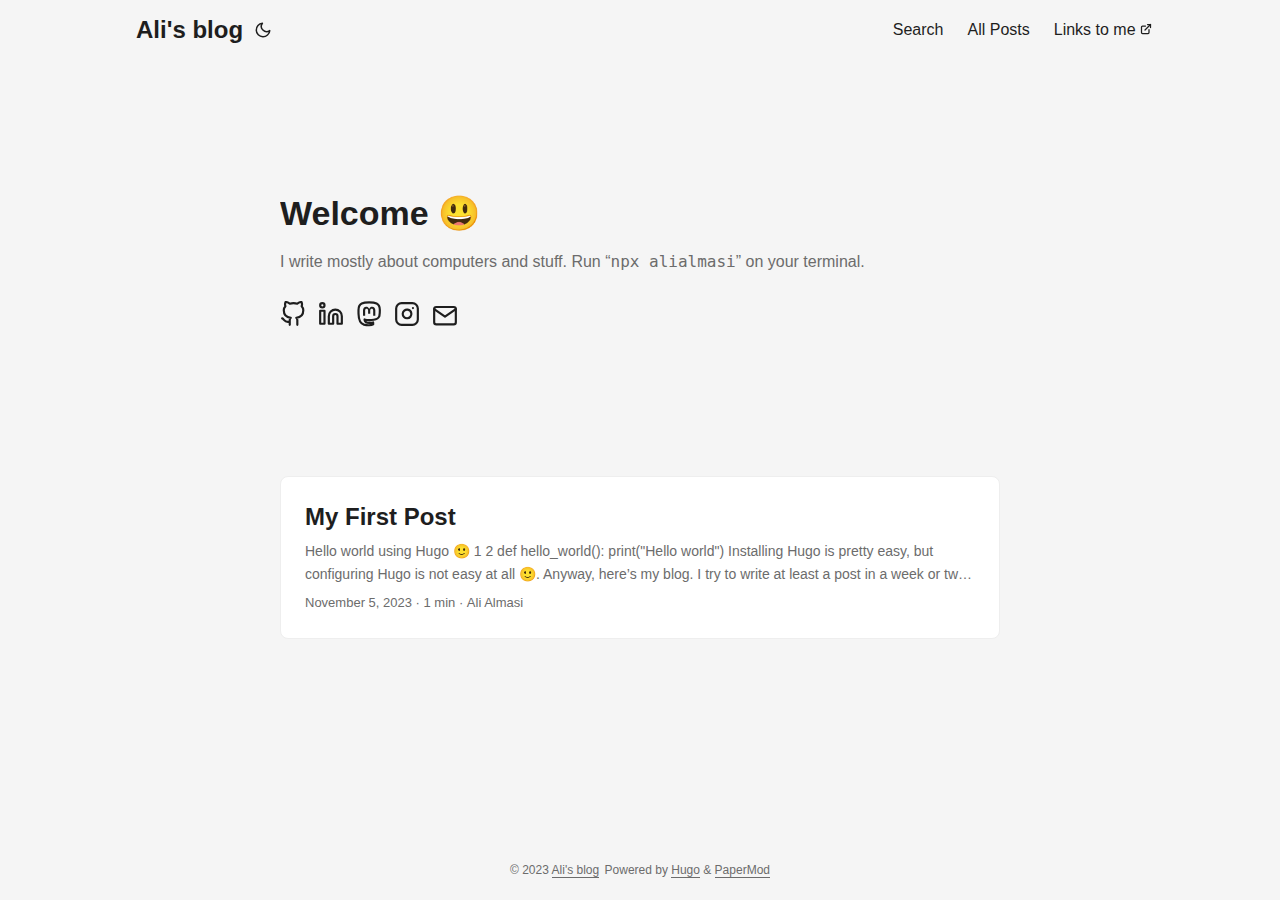
==== index.html @ 4cfee357 "deploy: fc49f5b77158f5fa655a99348a02a8a82db2eea1" ====
<!doctype html><html lang=en dir=auto><head><meta name=generator content="Hugo 0.120.3"><meta charset=utf-8><meta http-equiv=X-UA-Compatible content="IE=edge"><meta name=viewport content="width=device-width,initial-scale=1,shrink-to-fit=no"><meta name=robots content="index, follow"><title>Ali's blog</title>
<meta name=keywords content="Blog,AliAlmasi,Ali Almasi"><meta name=description content="I write mostly about computers and stuff"><meta name=author content="Ali Almasi"><link rel=canonical href=https://blog.al1almasi.ir/><link crossorigin=anonymous href=/assets/css/stylesheet.css rel="preload stylesheet" as=style><link rel=icon href=https://blog.al1almasi.ir/favicon.ico><link rel=icon type=image/png sizes=16x16 href=https://blog.al1almasi.ir/favicon-16x16><link rel=icon type=image/png sizes=32x32 href=https://blog.al1almasi.ir/favicon-32x32><link rel=apple-touch-icon href=https://blog.al1almasi.ir/apple-touch-icon.png><link rel=mask-icon href=https://blog.al1almasi.ir/safari-pinned-tab><meta name=theme-color content="#2e2e33"><meta name=msapplication-TileColor content="#2e2e33"><link rel=alternate type=application/json href=https://blog.al1almasi.ir/index.json><noscript><style>#theme-toggle,.top-link{display:none}</style><style>@media(prefers-color-scheme:dark){:root{--theme:rgb(29, 30, 32);--entry:rgb(46, 46, 51);--primary:rgb(218, 218, 219);--secondary:rgb(155, 156, 157);--tertiary:rgb(65, 66, 68);--content:rgb(196, 196, 197);--hljs-bg:rgb(46, 46, 51);--code-bg:rgb(55, 56, 62);--border:rgb(51, 51, 51)}.list{background:var(--theme)}.list:not(.dark)::-webkit-scrollbar-track{background:0 0}.list:not(.dark)::-webkit-scrollbar-thumb{border-color:var(--theme)}}</style></noscript><meta property="og:title" content="Ali's blog"><meta property="og:description" content="I write mostly about computers and stuff"><meta property="og:type" content="website"><meta property="og:url" content="https://blog.al1almasi.ir/"><meta property="og:image" content="https://blog.al1almasi.ir/"><meta property="og:site_name" content="Ali's blog"><meta name=twitter:card content="summary_large_image"><meta name=twitter:image content="https://blog.al1almasi.ir/"><meta name=twitter:title content="Ali's blog"><meta name=twitter:description content="I write mostly about computers and stuff"><script type=application/ld+json>{"@context":"https://schema.org","@type":"Organization","name":"Ali's blog","url":"https://blog.al1almasi.ir/","description":"I write mostly about computers and stuff","thumbnailUrl":"https://blog.al1almasi.ir/favicon.ico","sameAs":["https://github.al1almasi.ir","https://linkedin.al1almasi.ir","https://mastodon.al1almasi.ir","https://insta.al1almasi.ir","mailto:a710almasi@gmail.com"]}</script></head><body class=list id=top><script>localStorage.getItem("pref-theme")==="dark"?document.body.classList.add("dark"):localStorage.getItem("pref-theme")==="light"?document.body.classList.remove("dark"):window.matchMedia("(prefers-color-scheme: dark)").matches&&document.body.classList.add("dark")</script><header class=header><nav class=nav><div class=logo><a href=https://blog.al1almasi.ir/ accesskey=h title="Ali's blog (Alt + H)"><img src=https://blog.al1almasi.ir/images/profile.jpg alt aria-label=logo height=35>Ali's blog</a><div class=logo-switches><button id=theme-toggle accesskey=t title="(Alt + T)"><svg id="moon" xmlns="http://www.w3.org/2000/svg" width="24" height="18" viewBox="0 0 24 24" fill="none" stroke="currentcolor" stroke-width="2" stroke-linecap="round" stroke-linejoin="round"><path d="M21 12.79A9 9 0 1111.21 3 7 7 0 0021 12.79z"/></svg><svg id="sun" xmlns="http://www.w3.org/2000/svg" width="24" height="18" viewBox="0 0 24 24" fill="none" stroke="currentcolor" stroke-width="2" stroke-linecap="round" stroke-linejoin="round"><circle cx="12" cy="12" r="5"/><line x1="12" y1="1" x2="12" y2="3"/><line x1="12" y1="21" x2="12" y2="23"/><line x1="4.22" y1="4.22" x2="5.64" y2="5.64"/><line x1="18.36" y1="18.36" x2="19.78" y2="19.78"/><line x1="1" y1="12" x2="3" y2="12"/><line x1="21" y1="12" x2="23" y2="12"/><line x1="4.22" y1="19.78" x2="5.64" y2="18.36"/><line x1="18.36" y1="5.64" x2="19.78" y2="4.22"/></svg></button></div></div><ul id=menu><li><a href=https://blog.al1almasi.ir/search/ title="Search (Alt + /)" accesskey=/><span>Search</span></a></li><li><a href=https://blog.al1almasi.ir/blog/ title="All Posts"><span>All Posts</span></a></li><li><a href=https://al1almasi.ir title="Links to me"><span>Links to me</span>&nbsp;<svg fill="none" shape-rendering="geometricPrecision" stroke="currentcolor" stroke-linecap="round" stroke-linejoin="round" stroke-width="2.5" viewBox="0 0 24 24" height="12" width="12"><path d="M18 13v6a2 2 0 01-2 2H5a2 2 0 01-2-2V8a2 2 0 012-2h6"/><path d="M15 3h6v6"/><path d="M10 14 21 3"/></svg></a></li></ul></nav></header><main class=main><article class="first-entry home-info"><header class=entry-header><h1>Welcome 😃</h1></header><div class=entry-content>I write mostly about computers and stuff. Run &ldquo;<code>npx alialmasi</code>&rdquo; on your terminal.</div><footer class=entry-footer><div class=social-icons><a href=https://github.al1almasi.ir target=_blank rel="noopener noreferrer me" title=Github><svg xmlns="http://www.w3.org/2000/svg" viewBox="0 0 24 24" fill="none" stroke="currentcolor" stroke-width="2" stroke-linecap="round" stroke-linejoin="round"><path d="M9 19c-5 1.5-5-2.5-7-3m14 6v-3.87a3.37 3.37.0 00-.94-2.61c3.14-.35 6.44-1.54 6.44-7A5.44 5.44.0 0020 4.77 5.07 5.07.0 0019.91 1S18.73.65 16 2.48a13.38 13.38.0 00-7 0C6.27.65 5.09 1 5.09 1A5.07 5.07.0 005 4.77 5.44 5.44.0 003.5 8.55c0 5.42 3.3 6.61 6.44 7A3.37 3.37.0 009 18.13V22"/></svg></a><a href=https://linkedin.al1almasi.ir target=_blank rel="noopener noreferrer me" title=Linkedin><svg xmlns="http://www.w3.org/2000/svg" viewBox="0 0 24 24" fill="none" stroke="currentcolor" stroke-width="2" stroke-linecap="round" stroke-linejoin="round"><path d="M16 8a6 6 0 016 6v7h-4v-7a2 2 0 00-2-2 2 2 0 00-2 2v7h-4v-7a6 6 0 016-6z"/><rect x="2" y="9" width="4" height="12"/><circle cx="4" cy="4" r="2"/></svg></a><a href=https://mastodon.al1almasi.ir target=_blank rel="noopener noreferrer me" title=Mastodon><svg xmlns="http://www.w3.org/2000/svg" viewBox="0 0 24 24" fill="none" stroke="currentcolor" stroke-width="2" stroke-linecap="round" stroke-linejoin="round"><path d="M21.58 13.913c-.29 1.469-2.592 3.121-5.238 3.396-1.379.184-2.737.368-4.185.276-2.368-.092-4.237-.551-4.237-.551.0.184.014.459.043.643.308 2.294 2.317 2.478 4.22 2.57 1.922.0 3.633-.46 3.633-.46l.079 1.653s-1.344.734-3.738.918c-1.32.091-2.96-.092-4.869-.551-4.14-1.102-4.853-5.507-4.961-10.005-.034-1.285-.013-2.57-.013-3.58.0-4.589 3-5.966 3-5.966 1.513-.734 4.11-1.01 6.808-1.01h.067c2.699.0 5.296.276 6.81 1.01.0.0 3 1.377 3 5.967.0.0.037 3.304-.419 5.69" stroke="currentcolor"/><path d="M17.832 8.633v5h-1.978V8.78c0-1.023-.43-1.542-1.29-1.542-.95.0-1.427.616-1.427 1.834v2.655H11.17V9.072c0-1.218-.476-1.834-1.427-1.834-.86.0-1.29.52-1.29 1.542v4.852H6.475V8.633c0-1.022.26-1.834.782-2.434.538-.6 1.243-.909 2.118-.909 1.012.0 1.779.39 2.286 1.169l.492.827.493-.827c.507-.78 1.274-1.169 2.286-1.169.875.0 1.58.308 2.118.909.522.6.782 1.412.782 2.434" fill="currentcolor" stroke="none"/></svg></a><a href=https://insta.al1almasi.ir target=_blank rel="noopener noreferrer me" title=Instagram><svg xmlns="http://www.w3.org/2000/svg" viewBox="0 0 24 24" fill="none" stroke="currentcolor" stroke-width="2" stroke-linecap="round" stroke-linejoin="round"><rect x="2" y="2" width="20" height="20" rx="5" ry="5"/><path d="M16 11.37A4 4 0 1112.63 8 4 4 0 0116 11.37z"/><line x1="17.5" y1="6.5" x2="17.5" y2="6.5"/></svg></a><a href=mailto:a710almasi@gmail.com target=_blank rel="noopener noreferrer me" title=Email><svg xmlns="http://www.w3.org/2000/svg" viewBox="0 0 24 21" fill="none" stroke="currentcolor" stroke-width="2" stroke-linecap="round" stroke-linejoin="round"><path d="M4 4h16c1.1.0 2 .9 2 2v12c0 1.1-.9 2-2 2H4c-1.1.0-2-.9-2-2V6c0-1.1.9-2 2-2z"/><polyline points="22,6 12,13 2,6"/></svg></a></div></footer></article><article class=post-entry><header class=entry-header><h2>My First Post</h2></header><div class=entry-content><p>Hello world using Hugo 🙂 1 2 def hello_world(): print("Hello world") Installing Hugo is pretty easy, but configuring Hugo is not easy at all 🙂.
Anyway, here’s my blog. I try to write at least a post in a week or two, just to have here updated 🙂.
Have a good time.</p></div><footer class=entry-footer><span title='2023-11-05 22:37:51 +0330 +0330'>November 5, 2023</span>&nbsp;·&nbsp;1 min&nbsp;·&nbsp;Ali Almasi</footer><a class=entry-link aria-label="post link to My First Post" href=https://blog.al1almasi.ir/blog/my-first-post/></a></article></main><footer class=footer><span>&copy; 2023 <a href=https://blog.al1almasi.ir/>Ali's blog</a></span>
<span>Powered by
<a href=https://gohugo.io/ rel="noopener noreferrer" target=_blank>Hugo</a> &
        <a href=https://github.com/adityatelange/hugo-PaperMod/ rel=noopener target=_blank>PaperMod</a></span></footer><a href=#top aria-label="go to top" title="Go to Top (Alt + G)" class=top-link id=top-link accesskey=g><svg xmlns="http://www.w3.org/2000/svg" viewBox="0 0 12 6" fill="currentcolor"><path d="M12 6H0l6-6z"/></svg></a><script>let menu=document.getElementById("menu");menu&&(menu.scrollLeft=localStorage.getItem("menu-scroll-position"),menu.onscroll=function(){localStorage.setItem("menu-scroll-position",menu.scrollLeft)}),document.querySelectorAll('a[href^="#"]').forEach(e=>{e.addEventListener("click",function(e){e.preventDefault();var t=this.getAttribute("href").substr(1);window.matchMedia("(prefers-reduced-motion: reduce)").matches?document.querySelector(`[id='${decodeURIComponent(t)}']`).scrollIntoView():document.querySelector(`[id='${decodeURIComponent(t)}']`).scrollIntoView({behavior:"smooth"}),t==="top"?history.replaceState(null,null," "):history.pushState(null,null,`#${t}`)})})</script><script>var mybutton=document.getElementById("top-link");window.onscroll=function(){document.body.scrollTop>800||document.documentElement.scrollTop>800?(mybutton.style.visibility="visible",mybutton.style.opacity="1"):(mybutton.style.visibility="hidden",mybutton.style.opacity="0")}</script><script>document.getElementById("theme-toggle").addEventListener("click",()=>{document.body.className.includes("dark")?(document.body.classList.remove("dark"),localStorage.setItem("pref-theme","light")):(document.body.classList.add("dark"),localStorage.setItem("pref-theme","dark"))})</script></body></html>
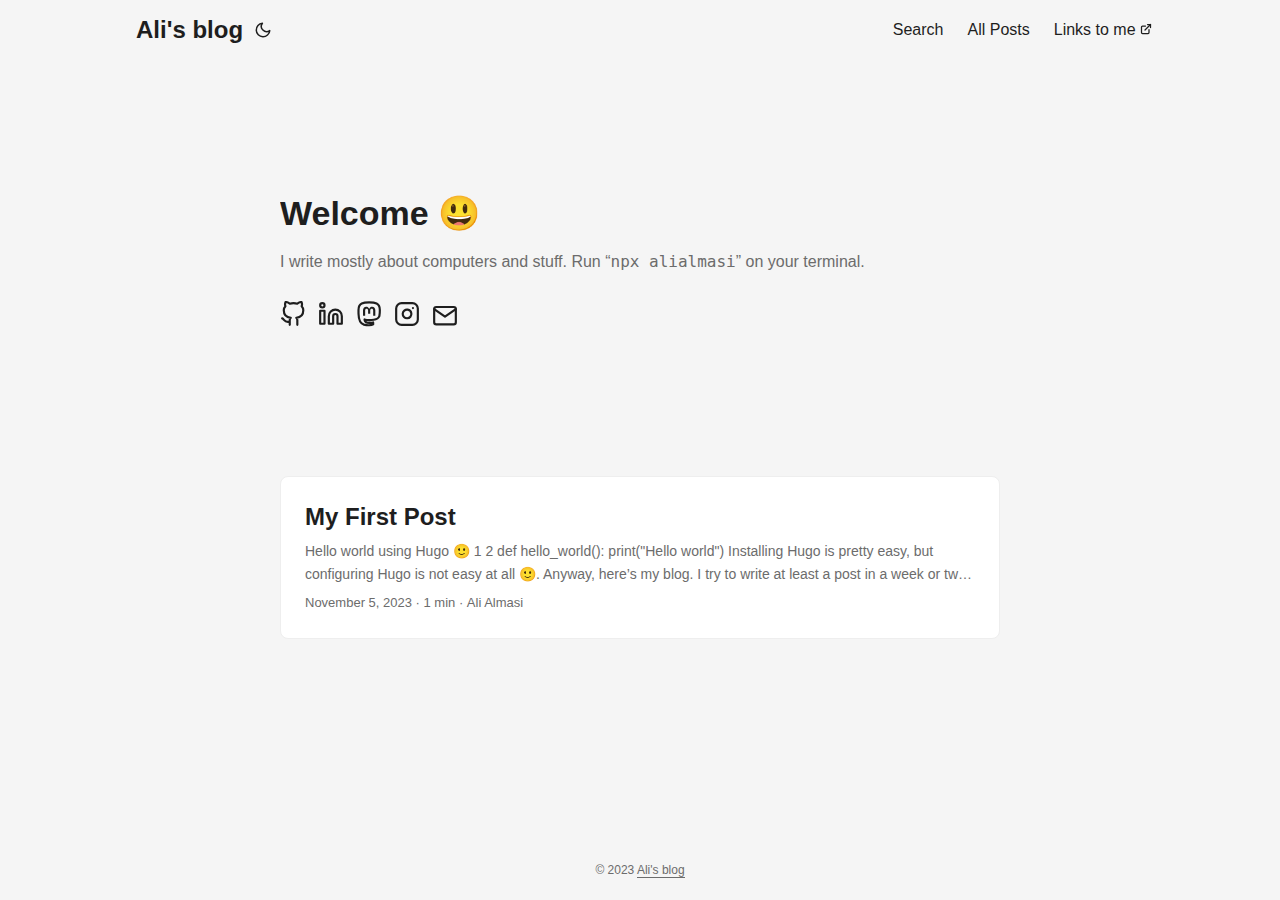
==== commit 58a0edc7: "deploy: 6b3c056bb1c1d5aca142bf73aa020744239d12c7" ====
--- a/index.html
+++ b/index.html
@@ -1,7 +1,4 @@
 <!doctype html><html lang=en dir=auto><head><meta name=generator content="Hugo 0.120.3"><meta charset=utf-8><meta http-equiv=X-UA-Compatible content="IE=edge"><meta name=viewport content="width=device-width,initial-scale=1,shrink-to-fit=no"><meta name=robots content="index, follow"><title>Ali's blog</title>
 <meta name=keywords content="Blog,AliAlmasi,Ali Almasi"><meta name=description content="I write mostly about computers and stuff"><meta name=author content="Ali Almasi"><link rel=canonical href=https://blog.al1almasi.ir/><link crossorigin=anonymous href=/assets/css/stylesheet.css rel="preload stylesheet" as=style><link rel=icon href=https://blog.al1almasi.ir/favicon.ico><link rel=icon type=image/png sizes=16x16 href=https://blog.al1almasi.ir/favicon-16x16><link rel=icon type=image/png sizes=32x32 href=https://blog.al1almasi.ir/favicon-32x32><link rel=apple-touch-icon href=https://blog.al1almasi.ir/apple-touch-icon.png><link rel=mask-icon href=https://blog.al1almasi.ir/safari-pinned-tab><meta name=theme-color content="#2e2e33"><meta name=msapplication-TileColor content="#2e2e33"><link rel=alternate type=application/json href=https://blog.al1almasi.ir/index.json><noscript><style>#theme-toggle,.top-link{display:none}</style><style>@media(prefers-color-scheme:dark){:root{--theme:rgb(29, 30, 32);--entry:rgb(46, 46, 51);--primary:rgb(218, 218, 219);--secondary:rgb(155, 156, 157);--tertiary:rgb(65, 66, 68);--content:rgb(196, 196, 197);--hljs-bg:rgb(46, 46, 51);--code-bg:rgb(55, 56, 62);--border:rgb(51, 51, 51)}.list{background:var(--theme)}.list:not(.dark)::-webkit-scrollbar-track{background:0 0}.list:not(.dark)::-webkit-scrollbar-thumb{border-color:var(--theme)}}</style></noscript><meta property="og:title" content="Ali's blog"><meta property="og:description" content="I write mostly about computers and stuff"><meta property="og:type" content="website"><meta property="og:url" content="https://blog.al1almasi.ir/"><meta property="og:image" content="https://blog.al1almasi.ir/"><meta property="og:site_name" content="Ali's blog"><meta name=twitter:card content="summary_large_image"><meta name=twitter:image content="https://blog.al1almasi.ir/"><meta name=twitter:title content="Ali's blog"><meta name=twitter:description content="I write mostly about computers and stuff"><script type=application/ld+json>{"@context":"https://schema.org","@type":"Organization","name":"Ali's blog","url":"https://blog.al1almasi.ir/","description":"I write mostly about computers and stuff","thumbnailUrl":"https://blog.al1almasi.ir/favicon.ico","sameAs":["https://github.al1almasi.ir","https://linkedin.al1almasi.ir","https://mastodon.al1almasi.ir","https://insta.al1almasi.ir","mailto:a710almasi@gmail.com"]}</script></head><body class=list id=top><script>localStorage.getItem("pref-theme")==="dark"?document.body.classList.add("dark"):localStorage.getItem("pref-theme")==="light"?document.body.classList.remove("dark"):window.matchMedia("(prefers-color-scheme: dark)").matches&&document.body.classList.add("dark")</script><header class=header><nav class=nav><div class=logo><a href=https://blog.al1almasi.ir/ accesskey=h title="Ali's blog (Alt + H)"><img src=https://blog.al1almasi.ir/images/profile.jpg alt aria-label=logo height=35>Ali's blog</a><div class=logo-switches><button id=theme-toggle accesskey=t title="(Alt + T)"><svg id="moon" xmlns="http://www.w3.org/2000/svg" width="24" height="18" viewBox="0 0 24 24" fill="none" stroke="currentcolor" stroke-width="2" stroke-linecap="round" stroke-linejoin="round"><path d="M21 12.79A9 9 0 1111.21 3 7 7 0 0021 12.79z"/></svg><svg id="sun" xmlns="http://www.w3.org/2000/svg" width="24" height="18" viewBox="0 0 24 24" fill="none" stroke="currentcolor" stroke-width="2" stroke-linecap="round" stroke-linejoin="round"><circle cx="12" cy="12" r="5"/><line x1="12" y1="1" x2="12" y2="3"/><line x1="12" y1="21" x2="12" y2="23"/><line x1="4.22" y1="4.22" x2="5.64" y2="5.64"/><line x1="18.36" y1="18.36" x2="19.78" y2="19.78"/><line x1="1" y1="12" x2="3" y2="12"/><line x1="21" y1="12" x2="23" y2="12"/><line x1="4.22" y1="19.78" x2="5.64" y2="18.36"/><line x1="18.36" y1="5.64" x2="19.78" y2="4.22"/></svg></button></div></div><ul id=menu><li><a href=https://blog.al1almasi.ir/search/ title="Search (Alt + /)" accesskey=/><span>Search</span></a></li><li><a href=https://blog.al1almasi.ir/blog/ title="All Posts"><span>All Posts</span></a></li><li><a href=https://al1almasi.ir title="Links to me"><span>Links to me</span>&nbsp;<svg fill="none" shape-rendering="geometricPrecision" stroke="currentcolor" stroke-linecap="round" stroke-linejoin="round" stroke-width="2.5" viewBox="0 0 24 24" height="12" width="12"><path d="M18 13v6a2 2 0 01-2 2H5a2 2 0 01-2-2V8a2 2 0 012-2h6"/><path d="M15 3h6v6"/><path d="M10 14 21 3"/></svg></a></li></ul></nav></header><main class=main><article class="first-entry home-info"><header class=entry-header><h1>Welcome 😃</h1></header><div class=entry-content>I write mostly about computers and stuff. Run &ldquo;<code>npx alialmasi</code>&rdquo; on your terminal.</div><footer class=entry-footer><div class=social-icons><a href=https://github.al1almasi.ir target=_blank rel="noopener noreferrer me" title=Github><svg xmlns="http://www.w3.org/2000/svg" viewBox="0 0 24 24" fill="none" stroke="currentcolor" stroke-width="2" stroke-linecap="round" stroke-linejoin="round"><path d="M9 19c-5 1.5-5-2.5-7-3m14 6v-3.87a3.37 3.37.0 00-.94-2.61c3.14-.35 6.44-1.54 6.44-7A5.44 5.44.0 0020 4.77 5.07 5.07.0 0019.91 1S18.73.65 16 2.48a13.38 13.38.0 00-7 0C6.27.65 5.09 1 5.09 1A5.07 5.07.0 005 4.77 5.44 5.44.0 003.5 8.55c0 5.42 3.3 6.61 6.44 7A3.37 3.37.0 009 18.13V22"/></svg></a><a href=https://linkedin.al1almasi.ir target=_blank rel="noopener noreferrer me" title=Linkedin><svg xmlns="http://www.w3.org/2000/svg" viewBox="0 0 24 24" fill="none" stroke="currentcolor" stroke-width="2" stroke-linecap="round" stroke-linejoin="round"><path d="M16 8a6 6 0 016 6v7h-4v-7a2 2 0 00-2-2 2 2 0 00-2 2v7h-4v-7a6 6 0 016-6z"/><rect x="2" y="9" width="4" height="12"/><circle cx="4" cy="4" r="2"/></svg></a><a href=https://mastodon.al1almasi.ir target=_blank rel="noopener noreferrer me" title=Mastodon><svg xmlns="http://www.w3.org/2000/svg" viewBox="0 0 24 24" fill="none" stroke="currentcolor" stroke-width="2" stroke-linecap="round" stroke-linejoin="round"><path d="M21.58 13.913c-.29 1.469-2.592 3.121-5.238 3.396-1.379.184-2.737.368-4.185.276-2.368-.092-4.237-.551-4.237-.551.0.184.014.459.043.643.308 2.294 2.317 2.478 4.22 2.57 1.922.0 3.633-.46 3.633-.46l.079 1.653s-1.344.734-3.738.918c-1.32.091-2.96-.092-4.869-.551-4.14-1.102-4.853-5.507-4.961-10.005-.034-1.285-.013-2.57-.013-3.58.0-4.589 3-5.966 3-5.966 1.513-.734 4.11-1.01 6.808-1.01h.067c2.699.0 5.296.276 6.81 1.01.0.0 3 1.377 3 5.967.0.0.037 3.304-.419 5.69" stroke="currentcolor"/><path d="M17.832 8.633v5h-1.978V8.78c0-1.023-.43-1.542-1.29-1.542-.95.0-1.427.616-1.427 1.834v2.655H11.17V9.072c0-1.218-.476-1.834-1.427-1.834-.86.0-1.29.52-1.29 1.542v4.852H6.475V8.633c0-1.022.26-1.834.782-2.434.538-.6 1.243-.909 2.118-.909 1.012.0 1.779.39 2.286 1.169l.492.827.493-.827c.507-.78 1.274-1.169 2.286-1.169.875.0 1.58.308 2.118.909.522.6.782 1.412.782 2.434" fill="currentcolor" stroke="none"/></svg></a><a href=https://insta.al1almasi.ir target=_blank rel="noopener noreferrer me" title=Instagram><svg xmlns="http://www.w3.org/2000/svg" viewBox="0 0 24 24" fill="none" stroke="currentcolor" stroke-width="2" stroke-linecap="round" stroke-linejoin="round"><rect x="2" y="2" width="20" height="20" rx="5" ry="5"/><path d="M16 11.37A4 4 0 1112.63 8 4 4 0 0116 11.37z"/><line x1="17.5" y1="6.5" x2="17.5" y2="6.5"/></svg></a><a href=mailto:a710almasi@gmail.com target=_blank rel="noopener noreferrer me" title=Email><svg xmlns="http://www.w3.org/2000/svg" viewBox="0 0 24 21" fill="none" stroke="currentcolor" stroke-width="2" stroke-linecap="round" stroke-linejoin="round"><path d="M4 4h16c1.1.0 2 .9 2 2v12c0 1.1-.9 2-2 2H4c-1.1.0-2-.9-2-2V6c0-1.1.9-2 2-2z"/><polyline points="22,6 12,13 2,6"/></svg></a></div></footer></article><article class=post-entry><header class=entry-header><h2>My First Post</h2></header><div class=entry-content><p>Hello world using Hugo 🙂 1 2 def hello_world(): print("Hello world") Installing Hugo is pretty easy, but configuring Hugo is not easy at all 🙂.
 Anyway, here’s my blog. I try to write at least a post in a week or two, just to have here updated 🙂.
-Have a good time.</p></div><footer class=entry-footer><span title='2023-11-05 22:37:51 +0330 +0330'>November 5, 2023</span>&nbsp;·&nbsp;1 min&nbsp;·&nbsp;Ali Almasi</footer><a class=entry-link aria-label="post link to My First Post" href=https://blog.al1almasi.ir/blog/my-first-post/></a></article></main><footer class=footer><span>&copy; 2023 <a href=https://blog.al1almasi.ir/>Ali's blog</a></span>
-<span>Powered by
-<a href=https://gohugo.io/ rel="noopener noreferrer" target=_blank>Hugo</a> &
-        <a href=https://github.com/adityatelange/hugo-PaperMod/ rel=noopener target=_blank>PaperMod</a></span></footer><a href=#top aria-label="go to top" title="Go to Top (Alt + G)" class=top-link id=top-link accesskey=g><svg xmlns="http://www.w3.org/2000/svg" viewBox="0 0 12 6" fill="currentcolor"><path d="M12 6H0l6-6z"/></svg></a><script>let menu=document.getElementById("menu");menu&&(menu.scrollLeft=localStorage.getItem("menu-scroll-position"),menu.onscroll=function(){localStorage.setItem("menu-scroll-position",menu.scrollLeft)}),document.querySelectorAll('a[href^="#"]').forEach(e=>{e.addEventListener("click",function(e){e.preventDefault();var t=this.getAttribute("href").substr(1);window.matchMedia("(prefers-reduced-motion: reduce)").matches?document.querySelector(`[id='${decodeURIComponent(t)}']`).scrollIntoView():document.querySelector(`[id='${decodeURIComponent(t)}']`).scrollIntoView({behavior:"smooth"}),t==="top"?history.replaceState(null,null," "):history.pushState(null,null,`#${t}`)})})</script><script>var mybutton=document.getElementById("top-link");window.onscroll=function(){document.body.scrollTop>800||document.documentElement.scrollTop>800?(mybutton.style.visibility="visible",mybutton.style.opacity="1"):(mybutton.style.visibility="hidden",mybutton.style.opacity="0")}</script><script>document.getElementById("theme-toggle").addEventListener("click",()=>{document.body.className.includes("dark")?(document.body.classList.remove("dark"),localStorage.setItem("pref-theme","light")):(document.body.classList.add("dark"),localStorage.setItem("pref-theme","dark"))})</script></body></html>+Have a good time.</p></div><footer class=entry-footer><span title='2023-11-05 22:37:51 +0330 +0330'>November 5, 2023</span>&nbsp;·&nbsp;1 min&nbsp;·&nbsp;Ali Almasi</footer><a class=entry-link aria-label="post link to My First Post" href=https://blog.al1almasi.ir/blog/my-first-post/></a></article></main><footer class=footer><span>&copy; 2023 <a href=https://blog.al1almasi.ir/>Ali's blog</a></span></footer><a href=#top aria-label="go to top" title="Go to Top (Alt + G)" class=top-link id=top-link accesskey=g><svg xmlns="http://www.w3.org/2000/svg" viewBox="0 0 12 6" fill="currentcolor"><path d="M12 6H0l6-6z"/></svg></a><script>let menu=document.getElementById("menu");menu&&(menu.scrollLeft=localStorage.getItem("menu-scroll-position"),menu.onscroll=function(){localStorage.setItem("menu-scroll-position",menu.scrollLeft)}),document.querySelectorAll('a[href^="#"]').forEach(e=>{e.addEventListener("click",function(e){e.preventDefault();var t=this.getAttribute("href").substr(1);window.matchMedia("(prefers-reduced-motion: reduce)").matches?document.querySelector(`[id='${decodeURIComponent(t)}']`).scrollIntoView():document.querySelector(`[id='${decodeURIComponent(t)}']`).scrollIntoView({behavior:"smooth"}),t==="top"?history.replaceState(null,null," "):history.pushState(null,null,`#${t}`)})})</script><script>var mybutton=document.getElementById("top-link");window.onscroll=function(){document.body.scrollTop>800||document.documentElement.scrollTop>800?(mybutton.style.visibility="visible",mybutton.style.opacity="1"):(mybutton.style.visibility="hidden",mybutton.style.opacity="0")}</script><script>document.getElementById("theme-toggle").addEventListener("click",()=>{document.body.className.includes("dark")?(document.body.classList.remove("dark"),localStorage.setItem("pref-theme","light")):(document.body.classList.add("dark"),localStorage.setItem("pref-theme","dark"))})</script></body></html>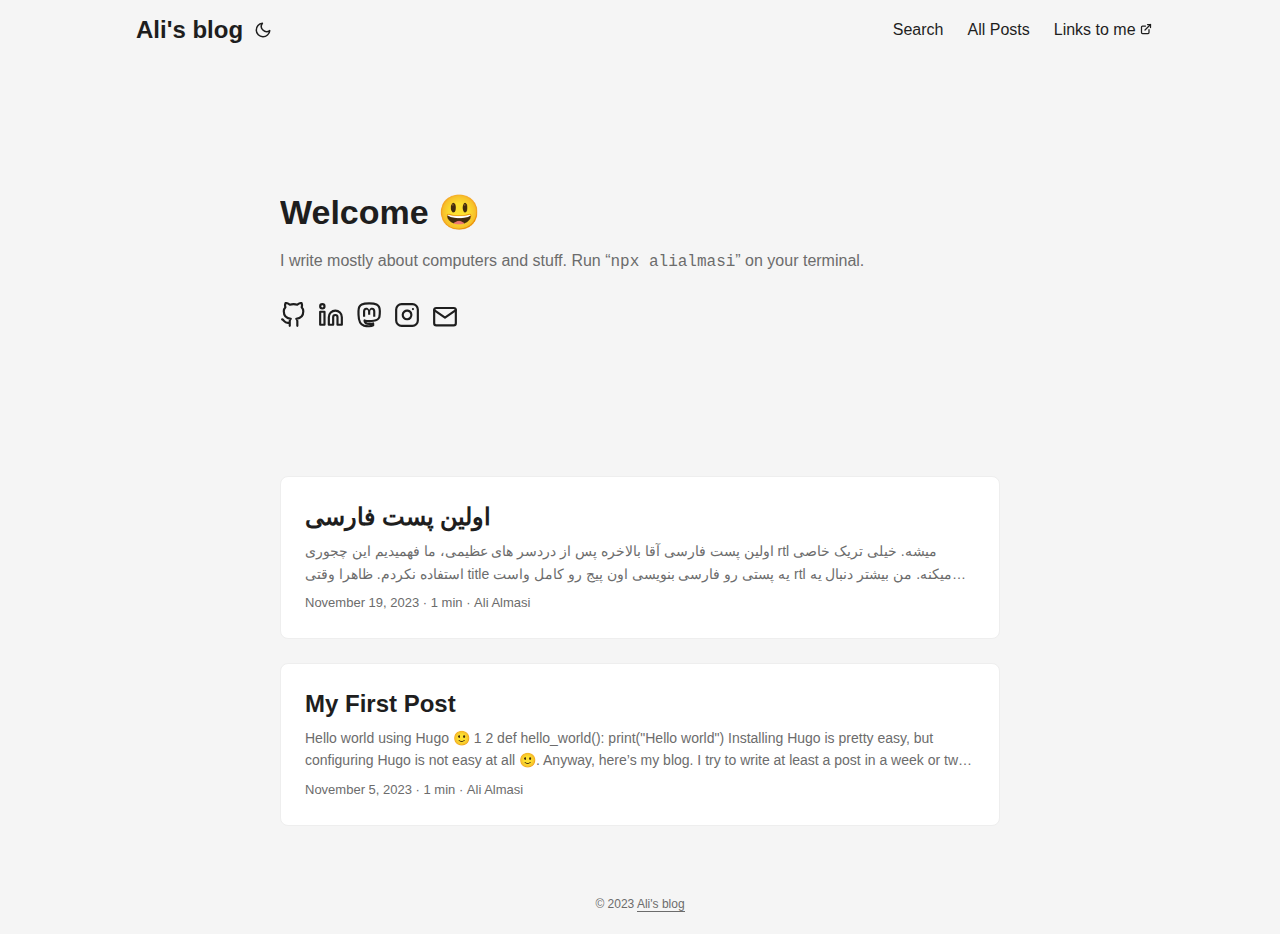
==== commit f98d5550: "deploy: 15d4bc0d90fa98afd86b1a850884e76199db6c8b" ====
--- a/index.html
+++ b/index.html
@@ -1,4 +1,8 @@
-<!doctype html><html lang=en dir=auto><head><meta name=generator content="Hugo 0.120.3"><meta charset=utf-8><meta http-equiv=X-UA-Compatible content="IE=edge"><meta name=viewport content="width=device-width,initial-scale=1,shrink-to-fit=no"><meta name=robots content="index, follow"><title>Ali's blog</title>
-<meta name=keywords content="Blog,AliAlmasi,Ali Almasi"><meta name=description content="I write mostly about computers and stuff"><meta name=author content="Ali Almasi"><link rel=canonical href=https://blog.al1almasi.ir/><link crossorigin=anonymous href=/assets/css/stylesheet.css rel="preload stylesheet" as=style><link rel=icon href=https://blog.al1almasi.ir/favicon.ico><link rel=icon type=image/png sizes=16x16 href=https://blog.al1almasi.ir/favicon-16x16><link rel=icon type=image/png sizes=32x32 href=https://blog.al1almasi.ir/favicon-32x32><link rel=apple-touch-icon href=https://blog.al1almasi.ir/apple-touch-icon.png><link rel=mask-icon href=https://blog.al1almasi.ir/safari-pinned-tab><meta name=theme-color content="#2e2e33"><meta name=msapplication-TileColor content="#2e2e33"><link rel=alternate type=application/json href=https://blog.al1almasi.ir/index.json><noscript><style>#theme-toggle,.top-link{display:none}</style><style>@media(prefers-color-scheme:dark){:root{--theme:rgb(29, 30, 32);--entry:rgb(46, 46, 51);--primary:rgb(218, 218, 219);--secondary:rgb(155, 156, 157);--tertiary:rgb(65, 66, 68);--content:rgb(196, 196, 197);--hljs-bg:rgb(46, 46, 51);--code-bg:rgb(55, 56, 62);--border:rgb(51, 51, 51)}.list{background:var(--theme)}.list:not(.dark)::-webkit-scrollbar-track{background:0 0}.list:not(.dark)::-webkit-scrollbar-thumb{border-color:var(--theme)}}</style></noscript><meta property="og:title" content="Ali's blog"><meta property="og:description" content="I write mostly about computers and stuff"><meta property="og:type" content="website"><meta property="og:url" content="https://blog.al1almasi.ir/"><meta property="og:image" content="https://blog.al1almasi.ir/"><meta property="og:site_name" content="Ali's blog"><meta name=twitter:card content="summary_large_image"><meta name=twitter:image content="https://blog.al1almasi.ir/"><meta name=twitter:title content="Ali's blog"><meta name=twitter:description content="I write mostly about computers and stuff"><script type=application/ld+json>{"@context":"https://schema.org","@type":"Organization","name":"Ali's blog","url":"https://blog.al1almasi.ir/","description":"I write mostly about computers and stuff","thumbnailUrl":"https://blog.al1almasi.ir/favicon.ico","sameAs":["https://github.al1almasi.ir","https://linkedin.al1almasi.ir","https://mastodon.al1almasi.ir","https://insta.al1almasi.ir","mailto:a710almasi@gmail.com"]}</script></head><body class=list id=top><script>localStorage.getItem("pref-theme")==="dark"?document.body.classList.add("dark"):localStorage.getItem("pref-theme")==="light"?document.body.classList.remove("dark"):window.matchMedia("(prefers-color-scheme: dark)").matches&&document.body.classList.add("dark")</script><header class=header><nav class=nav><div class=logo><a href=https://blog.al1almasi.ir/ accesskey=h title="Ali's blog (Alt + H)"><img src=https://blog.al1almasi.ir/images/profile.jpg alt aria-label=logo height=35>Ali's blog</a><div class=logo-switches><button id=theme-toggle accesskey=t title="(Alt + T)"><svg id="moon" xmlns="http://www.w3.org/2000/svg" width="24" height="18" viewBox="0 0 24 24" fill="none" stroke="currentcolor" stroke-width="2" stroke-linecap="round" stroke-linejoin="round"><path d="M21 12.79A9 9 0 1111.21 3 7 7 0 0021 12.79z"/></svg><svg id="sun" xmlns="http://www.w3.org/2000/svg" width="24" height="18" viewBox="0 0 24 24" fill="none" stroke="currentcolor" stroke-width="2" stroke-linecap="round" stroke-linejoin="round"><circle cx="12" cy="12" r="5"/><line x1="12" y1="1" x2="12" y2="3"/><line x1="12" y1="21" x2="12" y2="23"/><line x1="4.22" y1="4.22" x2="5.64" y2="5.64"/><line x1="18.36" y1="18.36" x2="19.78" y2="19.78"/><line x1="1" y1="12" x2="3" y2="12"/><line x1="21" y1="12" x2="23" y2="12"/><line x1="4.22" y1="19.78" x2="5.64" y2="18.36"/><line x1="18.36" y1="5.64" x2="19.78" y2="4.22"/></svg></button></div></div><ul id=menu><li><a href=https://blog.al1almasi.ir/search/ title="Search (Alt + /)" accesskey=/><span>Search</span></a></li><li><a href=https://blog.al1almasi.ir/blog/ title="All Posts"><span>All Posts</span></a></li><li><a href=https://al1almasi.ir title="Links to me"><span>Links to me</span>&nbsp;<svg fill="none" shape-rendering="geometricPrecision" stroke="currentcolor" stroke-linecap="round" stroke-linejoin="round" stroke-width="2.5" viewBox="0 0 24 24" height="12" width="12"><path d="M18 13v6a2 2 0 01-2 2H5a2 2 0 01-2-2V8a2 2 0 012-2h6"/><path d="M15 3h6v6"/><path d="M10 14 21 3"/></svg></a></li></ul></nav></header><main class=main><article class="first-entry home-info"><header class=entry-header><h1>Welcome 😃</h1></header><div class=entry-content>I write mostly about computers and stuff. Run &ldquo;<code>npx alialmasi</code>&rdquo; on your terminal.</div><footer class=entry-footer><div class=social-icons><a href=https://github.al1almasi.ir target=_blank rel="noopener noreferrer me" title=Github><svg xmlns="http://www.w3.org/2000/svg" viewBox="0 0 24 24" fill="none" stroke="currentcolor" stroke-width="2" stroke-linecap="round" stroke-linejoin="round"><path d="M9 19c-5 1.5-5-2.5-7-3m14 6v-3.87a3.37 3.37.0 00-.94-2.61c3.14-.35 6.44-1.54 6.44-7A5.44 5.44.0 0020 4.77 5.07 5.07.0 0019.91 1S18.73.65 16 2.48a13.38 13.38.0 00-7 0C6.27.65 5.09 1 5.09 1A5.07 5.07.0 005 4.77 5.44 5.44.0 003.5 8.55c0 5.42 3.3 6.61 6.44 7A3.37 3.37.0 009 18.13V22"/></svg></a><a href=https://linkedin.al1almasi.ir target=_blank rel="noopener noreferrer me" title=Linkedin><svg xmlns="http://www.w3.org/2000/svg" viewBox="0 0 24 24" fill="none" stroke="currentcolor" stroke-width="2" stroke-linecap="round" stroke-linejoin="round"><path d="M16 8a6 6 0 016 6v7h-4v-7a2 2 0 00-2-2 2 2 0 00-2 2v7h-4v-7a6 6 0 016-6z"/><rect x="2" y="9" width="4" height="12"/><circle cx="4" cy="4" r="2"/></svg></a><a href=https://mastodon.al1almasi.ir target=_blank rel="noopener noreferrer me" title=Mastodon><svg xmlns="http://www.w3.org/2000/svg" viewBox="0 0 24 24" fill="none" stroke="currentcolor" stroke-width="2" stroke-linecap="round" stroke-linejoin="round"><path d="M21.58 13.913c-.29 1.469-2.592 3.121-5.238 3.396-1.379.184-2.737.368-4.185.276-2.368-.092-4.237-.551-4.237-.551.0.184.014.459.043.643.308 2.294 2.317 2.478 4.22 2.57 1.922.0 3.633-.46 3.633-.46l.079 1.653s-1.344.734-3.738.918c-1.32.091-2.96-.092-4.869-.551-4.14-1.102-4.853-5.507-4.961-10.005-.034-1.285-.013-2.57-.013-3.58.0-4.589 3-5.966 3-5.966 1.513-.734 4.11-1.01 6.808-1.01h.067c2.699.0 5.296.276 6.81 1.01.0.0 3 1.377 3 5.967.0.0.037 3.304-.419 5.69" stroke="currentcolor"/><path d="M17.832 8.633v5h-1.978V8.78c0-1.023-.43-1.542-1.29-1.542-.95.0-1.427.616-1.427 1.834v2.655H11.17V9.072c0-1.218-.476-1.834-1.427-1.834-.86.0-1.29.52-1.29 1.542v4.852H6.475V8.633c0-1.022.26-1.834.782-2.434.538-.6 1.243-.909 2.118-.909 1.012.0 1.779.39 2.286 1.169l.492.827.493-.827c.507-.78 1.274-1.169 2.286-1.169.875.0 1.58.308 2.118.909.522.6.782 1.412.782 2.434" fill="currentcolor" stroke="none"/></svg></a><a href=https://insta.al1almasi.ir target=_blank rel="noopener noreferrer me" title=Instagram><svg xmlns="http://www.w3.org/2000/svg" viewBox="0 0 24 24" fill="none" stroke="currentcolor" stroke-width="2" stroke-linecap="round" stroke-linejoin="round"><rect x="2" y="2" width="20" height="20" rx="5" ry="5"/><path d="M16 11.37A4 4 0 1112.63 8 4 4 0 0116 11.37z"/><line x1="17.5" y1="6.5" x2="17.5" y2="6.5"/></svg></a><a href=mailto:a710almasi@gmail.com target=_blank rel="noopener noreferrer me" title=Email><svg xmlns="http://www.w3.org/2000/svg" viewBox="0 0 24 21" fill="none" stroke="currentcolor" stroke-width="2" stroke-linecap="round" stroke-linejoin="round"><path d="M4 4h16c1.1.0 2 .9 2 2v12c0 1.1-.9 2-2 2H4c-1.1.0-2-.9-2-2V6c0-1.1.9-2 2-2z"/><polyline points="22,6 12,13 2,6"/></svg></a></div></footer></article><article class=post-entry><header class=entry-header><h2>My First Post</h2></header><div class=entry-content><p>Hello world using Hugo 🙂 1 2 def hello_world(): print("Hello world") Installing Hugo is pretty easy, but configuring Hugo is not easy at all 🙂.
+<!doctype html><html lang=en dir=auto><head><meta name=generator content="Hugo 0.120.4"><meta charset=utf-8><meta http-equiv=X-UA-Compatible content="IE=edge"><meta name=viewport content="width=device-width,initial-scale=1,shrink-to-fit=no"><meta name=robots content="index, follow"><title>Ali's blog</title>
+<meta name=keywords content="Blog,AliAlmasi,Ali Almasi"><meta name=description content="I write mostly about computers and stuff"><meta name=author content="Ali Almasi"><link rel=canonical href=https://blog.al1almasi.ir/><link crossorigin=anonymous href=/assets/css/stylesheet.css rel="preload stylesheet" as=style><link rel=icon href=https://blog.al1almasi.ir/favicon.ico><link rel=icon type=image/png sizes=16x16 href=https://blog.al1almasi.ir/favicon-16x16><link rel=icon type=image/png sizes=32x32 href=https://blog.al1almasi.ir/favicon-32x32><link rel=apple-touch-icon href=https://blog.al1almasi.ir/apple-touch-icon.png><link rel=mask-icon href=https://blog.al1almasi.ir/safari-pinned-tab><meta name=theme-color content="#2e2e33"><meta name=msapplication-TileColor content="#2e2e33"><link rel=alternate type=application/json href=https://blog.al1almasi.ir/index.json><noscript><style>#theme-toggle,.top-link{display:none}</style><style>@media(prefers-color-scheme:dark){:root{--theme:rgb(29, 30, 32);--entry:rgb(46, 46, 51);--primary:rgb(218, 218, 219);--secondary:rgb(155, 156, 157);--tertiary:rgb(65, 66, 68);--content:rgb(196, 196, 197);--hljs-bg:rgb(46, 46, 51);--code-bg:rgb(55, 56, 62);--border:rgb(51, 51, 51)}.list{background:var(--theme)}.list:not(.dark)::-webkit-scrollbar-track{background:0 0}.list:not(.dark)::-webkit-scrollbar-thumb{border-color:var(--theme)}}</style></noscript><meta property="og:title" content="Ali's blog"><meta property="og:description" content="I write mostly about computers and stuff"><meta property="og:type" content="website"><meta property="og:url" content="https://blog.al1almasi.ir/"><meta property="og:image" content="https://blog.al1almasi.ir/"><meta property="og:site_name" content="Ali's blog"><meta name=twitter:card content="summary_large_image"><meta name=twitter:image content="https://blog.al1almasi.ir/"><meta name=twitter:title content="Ali's blog"><meta name=twitter:description content="I write mostly about computers and stuff"><script type=application/ld+json>{"@context":"https://schema.org","@type":"Organization","name":"Ali's blog","url":"https://blog.al1almasi.ir/","description":"I write mostly about computers and stuff","thumbnailUrl":"https://blog.al1almasi.ir/favicon.ico","sameAs":["https://github.al1almasi.ir","https://linkedin.al1almasi.ir","https://mastodon.al1almasi.ir","https://insta.al1almasi.ir","mailto:a710almasi@gmail.com"]}</script></head><body class=list id=top><script>localStorage.getItem("pref-theme")==="dark"?document.body.classList.add("dark"):localStorage.getItem("pref-theme")==="light"?document.body.classList.remove("dark"):window.matchMedia("(prefers-color-scheme: dark)").matches&&document.body.classList.add("dark")</script><header class=header><nav class=nav><div class=logo><a href=https://blog.al1almasi.ir/ accesskey=h title="Ali's blog (Alt + H)"><img src=https://blog.al1almasi.ir/images/profile.jpg alt aria-label=logo height=35>Ali's blog</a><div class=logo-switches><button id=theme-toggle accesskey=t title="(Alt + T)"><svg id="moon" xmlns="http://www.w3.org/2000/svg" width="24" height="18" viewBox="0 0 24 24" fill="none" stroke="currentcolor" stroke-width="2" stroke-linecap="round" stroke-linejoin="round"><path d="M21 12.79A9 9 0 1111.21 3 7 7 0 0021 12.79z"/></svg><svg id="sun" xmlns="http://www.w3.org/2000/svg" width="24" height="18" viewBox="0 0 24 24" fill="none" stroke="currentcolor" stroke-width="2" stroke-linecap="round" stroke-linejoin="round"><circle cx="12" cy="12" r="5"/><line x1="12" y1="1" x2="12" y2="3"/><line x1="12" y1="21" x2="12" y2="23"/><line x1="4.22" y1="4.22" x2="5.64" y2="5.64"/><line x1="18.36" y1="18.36" x2="19.78" y2="19.78"/><line x1="1" y1="12" x2="3" y2="12"/><line x1="21" y1="12" x2="23" y2="12"/><line x1="4.22" y1="19.78" x2="5.64" y2="18.36"/><line x1="18.36" y1="5.64" x2="19.78" y2="4.22"/></svg></button></div></div><ul id=menu><li><a href=https://blog.al1almasi.ir/search/ title="Search (Alt + /)" accesskey=/><span>Search</span></a></li><li><a href=https://blog.al1almasi.ir/blog/ title="All Posts"><span>All Posts</span></a></li><li><a href=https://al1almasi.ir title="Links to me"><span>Links to me</span>&nbsp;<svg fill="none" shape-rendering="geometricPrecision" stroke="currentcolor" stroke-linecap="round" stroke-linejoin="round" stroke-width="2.5" viewBox="0 0 24 24" height="12" width="12"><path d="M18 13v6a2 2 0 01-2 2H5a2 2 0 01-2-2V8a2 2 0 012-2h6"/><path d="M15 3h6v6"/><path d="M10 14 21 3"/></svg></a></li></ul></nav></header><main class=main><article class="first-entry home-info"><header class=entry-header><h1>Welcome 😃</h1></header><div class=entry-content>I write mostly about computers and stuff. Run &ldquo;<code>npx alialmasi</code>&rdquo; on your terminal.</div><footer class=entry-footer><div class=social-icons><a href=https://github.al1almasi.ir target=_blank rel="noopener noreferrer me" title=Github><svg xmlns="http://www.w3.org/2000/svg" viewBox="0 0 24 24" fill="none" stroke="currentcolor" stroke-width="2" stroke-linecap="round" stroke-linejoin="round"><path d="M9 19c-5 1.5-5-2.5-7-3m14 6v-3.87a3.37 3.37.0 00-.94-2.61c3.14-.35 6.44-1.54 6.44-7A5.44 5.44.0 0020 4.77 5.07 5.07.0 0019.91 1S18.73.65 16 2.48a13.38 13.38.0 00-7 0C6.27.65 5.09 1 5.09 1A5.07 5.07.0 005 4.77 5.44 5.44.0 003.5 8.55c0 5.42 3.3 6.61 6.44 7A3.37 3.37.0 009 18.13V22"/></svg></a><a href=https://linkedin.al1almasi.ir target=_blank rel="noopener noreferrer me" title=Linkedin><svg xmlns="http://www.w3.org/2000/svg" viewBox="0 0 24 24" fill="none" stroke="currentcolor" stroke-width="2" stroke-linecap="round" stroke-linejoin="round"><path d="M16 8a6 6 0 016 6v7h-4v-7a2 2 0 00-2-2 2 2 0 00-2 2v7h-4v-7a6 6 0 016-6z"/><rect x="2" y="9" width="4" height="12"/><circle cx="4" cy="4" r="2"/></svg></a><a href=https://mastodon.al1almasi.ir target=_blank rel="noopener noreferrer me" title=Mastodon><svg xmlns="http://www.w3.org/2000/svg" viewBox="0 0 24 24" fill="none" stroke="currentcolor" stroke-width="2" stroke-linecap="round" stroke-linejoin="round"><path d="M21.58 13.913c-.29 1.469-2.592 3.121-5.238 3.396-1.379.184-2.737.368-4.185.276-2.368-.092-4.237-.551-4.237-.551.0.184.014.459.043.643.308 2.294 2.317 2.478 4.22 2.57 1.922.0 3.633-.46 3.633-.46l.079 1.653s-1.344.734-3.738.918c-1.32.091-2.96-.092-4.869-.551-4.14-1.102-4.853-5.507-4.961-10.005-.034-1.285-.013-2.57-.013-3.58.0-4.589 3-5.966 3-5.966 1.513-.734 4.11-1.01 6.808-1.01h.067c2.699.0 5.296.276 6.81 1.01.0.0 3 1.377 3 5.967.0.0.037 3.304-.419 5.69" stroke="currentcolor"/><path d="M17.832 8.633v5h-1.978V8.78c0-1.023-.43-1.542-1.29-1.542-.95.0-1.427.616-1.427 1.834v2.655H11.17V9.072c0-1.218-.476-1.834-1.427-1.834-.86.0-1.29.52-1.29 1.542v4.852H6.475V8.633c0-1.022.26-1.834.782-2.434.538-.6 1.243-.909 2.118-.909 1.012.0 1.779.39 2.286 1.169l.492.827.493-.827c.507-.78 1.274-1.169 2.286-1.169.875.0 1.58.308 2.118.909.522.6.782 1.412.782 2.434" fill="currentcolor" stroke="none"/></svg></a><a href=https://insta.al1almasi.ir target=_blank rel="noopener noreferrer me" title=Instagram><svg xmlns="http://www.w3.org/2000/svg" viewBox="0 0 24 24" fill="none" stroke="currentcolor" stroke-width="2" stroke-linecap="round" stroke-linejoin="round"><rect x="2" y="2" width="20" height="20" rx="5" ry="5"/><path d="M16 11.37A4 4 0 1112.63 8 4 4 0 0116 11.37z"/><line x1="17.5" y1="6.5" x2="17.5" y2="6.5"/></svg></a><a href=mailto:a710almasi@gmail.com target=_blank rel="noopener noreferrer me" title=Email><svg xmlns="http://www.w3.org/2000/svg" viewBox="0 0 24 21" fill="none" stroke="currentcolor" stroke-width="2" stroke-linecap="round" stroke-linejoin="round"><path d="M4 4h16c1.1.0 2 .9 2 2v12c0 1.1-.9 2-2 2H4c-1.1.0-2-.9-2-2V6c0-1.1.9-2 2-2z"/><polyline points="22,6 12,13 2,6"/></svg></a></div></footer></article><article class=post-entry><header class=entry-header><h2>اولین پست فارسی</h2></header><div class=entry-content><p>اولین پست فارسی آقا بالاخره پس از دردسر های عظیمی، ما فهمیدیم این چجوری rtl میشه.
+خیلی تریک خاصی استفاده نکردم. ظاهرا وقتی title یه پستی رو فارسی بنویسی اون پیج رو کامل واست rtl میکنه.
+من بیشتر دنبال یه راهی بودم که کانتنت یه پستی رو rtl کنم، نتیجه خوبی هم پیدا نکردم. فعلا باید با همین روشِ title فارسی باید جلو بریم.
+اینم از این 🙂
+ولی درکل از hugo خوشم میاد....</p></div><footer class=entry-footer><span title='2023-11-19 20:02:39 +0330 +0330'>November 19, 2023</span>&nbsp;·&nbsp;1 min&nbsp;·&nbsp;Ali Almasi</footer><a class=entry-link aria-label="post link to اولین پست فارسی" href=https://blog.al1almasi.ir/blog/avalin-post-farsi/></a></article><article class=post-entry><header class=entry-header><h2>My First Post</h2></header><div class=entry-content><p>Hello world using Hugo 🙂 1 2 def hello_world(): print("Hello world") Installing Hugo is pretty easy, but configuring Hugo is not easy at all 🙂.
 Anyway, here’s my blog. I try to write at least a post in a week or two, just to have here updated 🙂.
 Have a good time.</p></div><footer class=entry-footer><span title='2023-11-05 22:37:51 +0330 +0330'>November 5, 2023</span>&nbsp;·&nbsp;1 min&nbsp;·&nbsp;Ali Almasi</footer><a class=entry-link aria-label="post link to My First Post" href=https://blog.al1almasi.ir/blog/my-first-post/></a></article></main><footer class=footer><span>&copy; 2023 <a href=https://blog.al1almasi.ir/>Ali's blog</a></span></footer><a href=#top aria-label="go to top" title="Go to Top (Alt + G)" class=top-link id=top-link accesskey=g><svg xmlns="http://www.w3.org/2000/svg" viewBox="0 0 12 6" fill="currentcolor"><path d="M12 6H0l6-6z"/></svg></a><script>let menu=document.getElementById("menu");menu&&(menu.scrollLeft=localStorage.getItem("menu-scroll-position"),menu.onscroll=function(){localStorage.setItem("menu-scroll-position",menu.scrollLeft)}),document.querySelectorAll('a[href^="#"]').forEach(e=>{e.addEventListener("click",function(e){e.preventDefault();var t=this.getAttribute("href").substr(1);window.matchMedia("(prefers-reduced-motion: reduce)").matches?document.querySelector(`[id='${decodeURIComponent(t)}']`).scrollIntoView():document.querySelector(`[id='${decodeURIComponent(t)}']`).scrollIntoView({behavior:"smooth"}),t==="top"?history.replaceState(null,null," "):history.pushState(null,null,`#${t}`)})})</script><script>var mybutton=document.getElementById("top-link");window.onscroll=function(){document.body.scrollTop>800||document.documentElement.scrollTop>800?(mybutton.style.visibility="visible",mybutton.style.opacity="1"):(mybutton.style.visibility="hidden",mybutton.style.opacity="0")}</script><script>document.getElementById("theme-toggle").addEventListener("click",()=>{document.body.className.includes("dark")?(document.body.classList.remove("dark"),localStorage.setItem("pref-theme","light")):(document.body.classList.add("dark"),localStorage.setItem("pref-theme","dark"))})</script></body></html>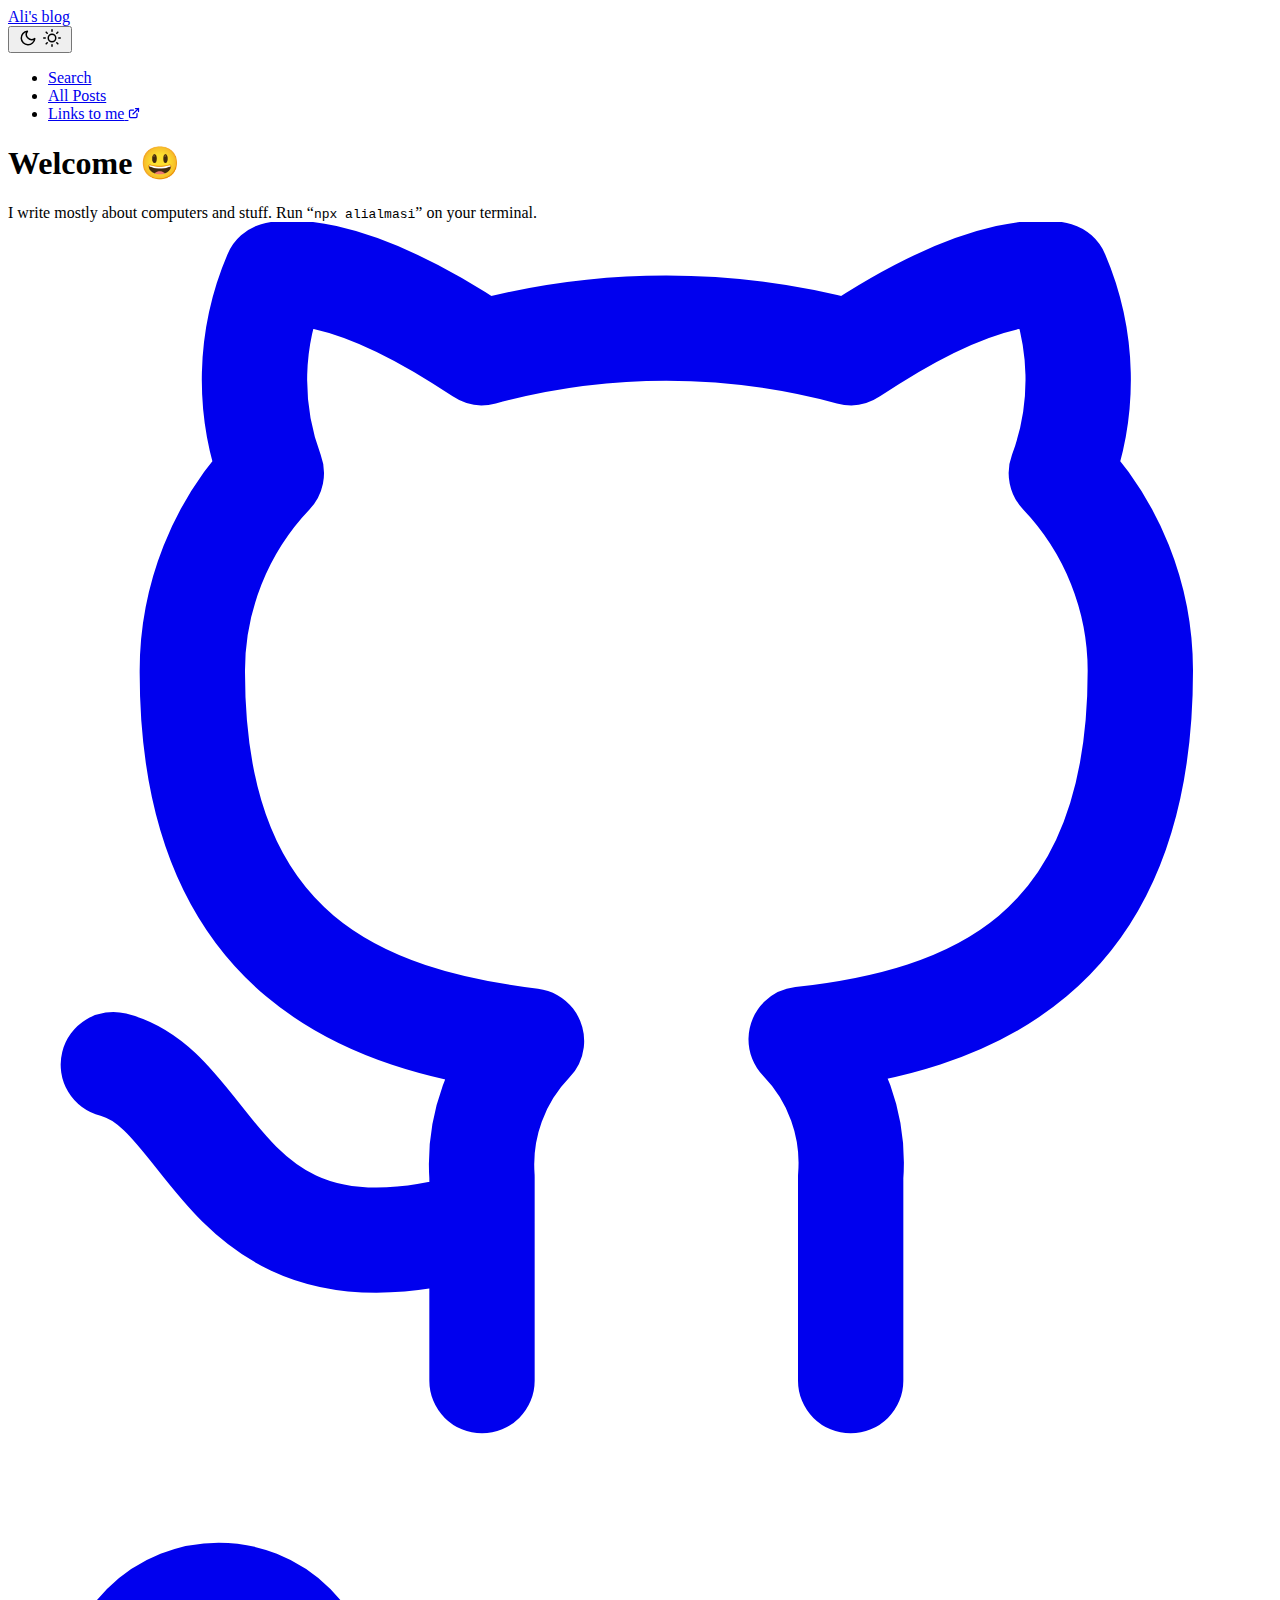
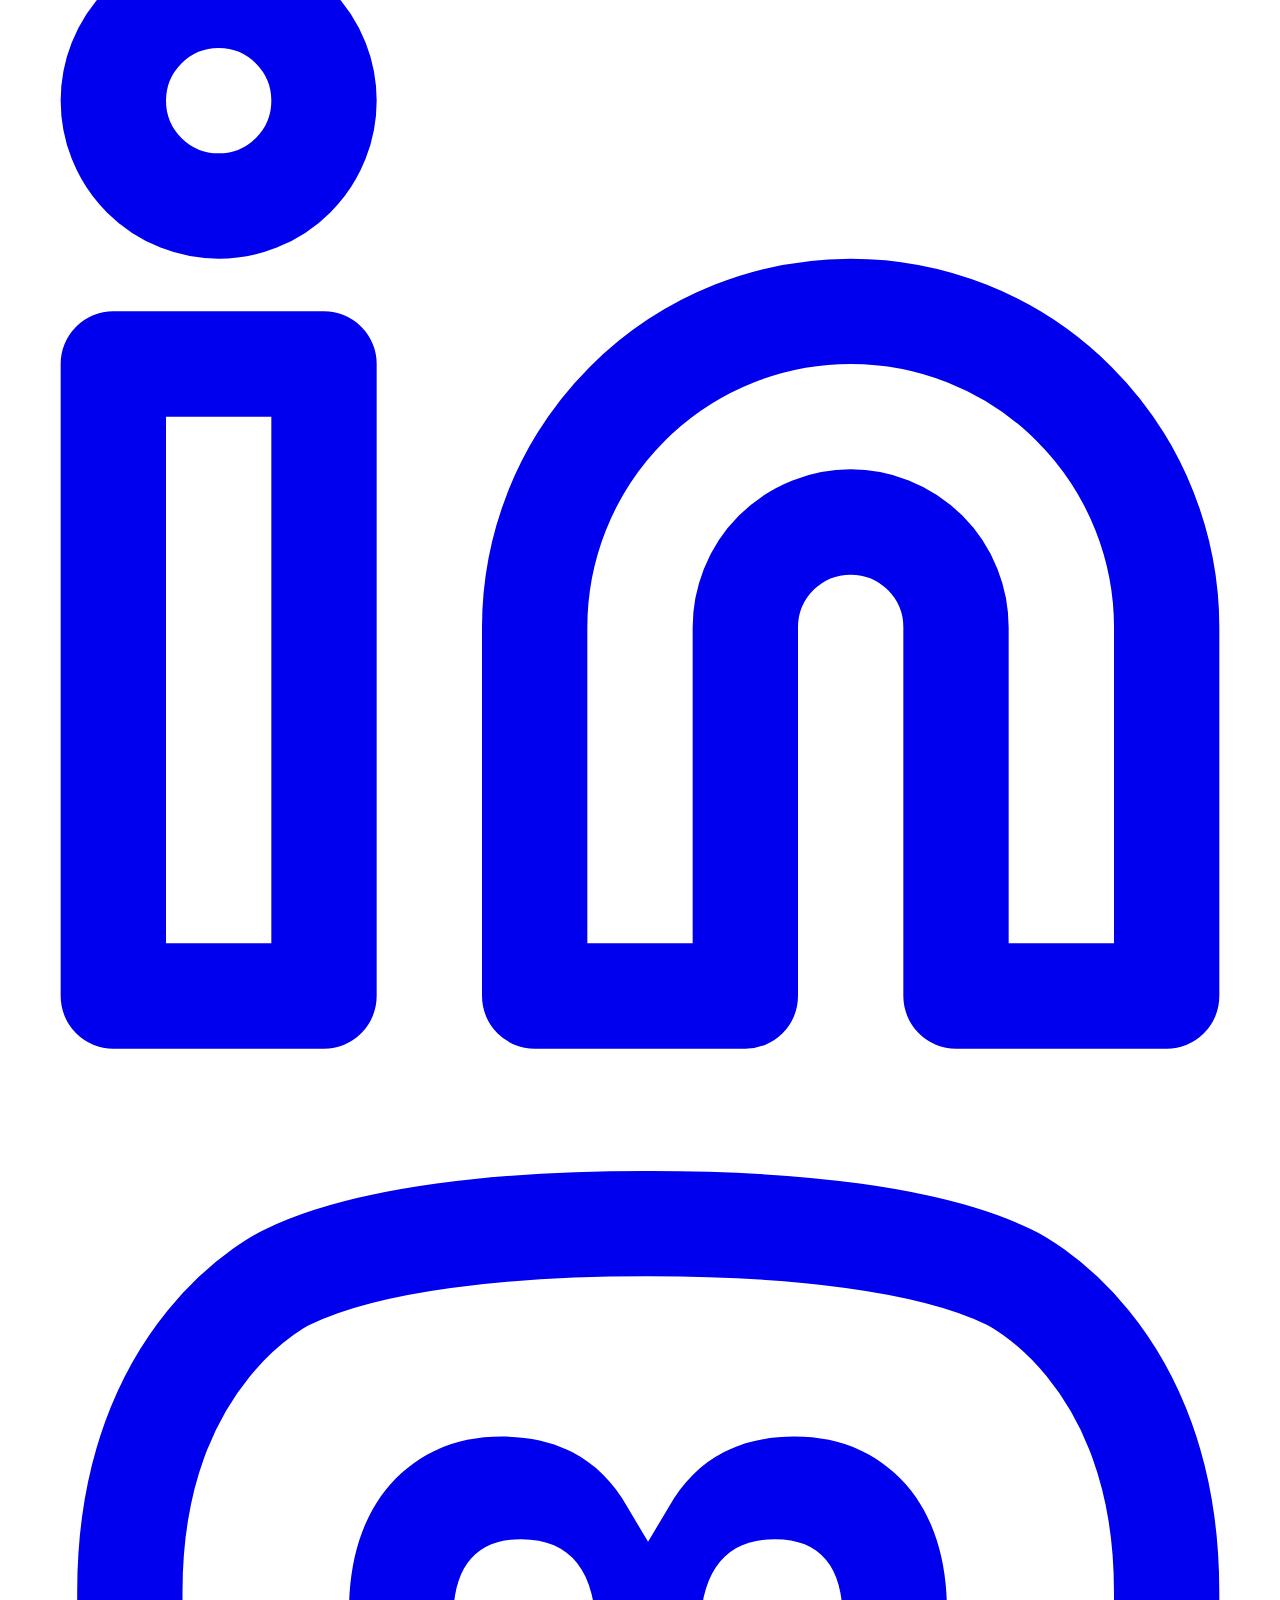
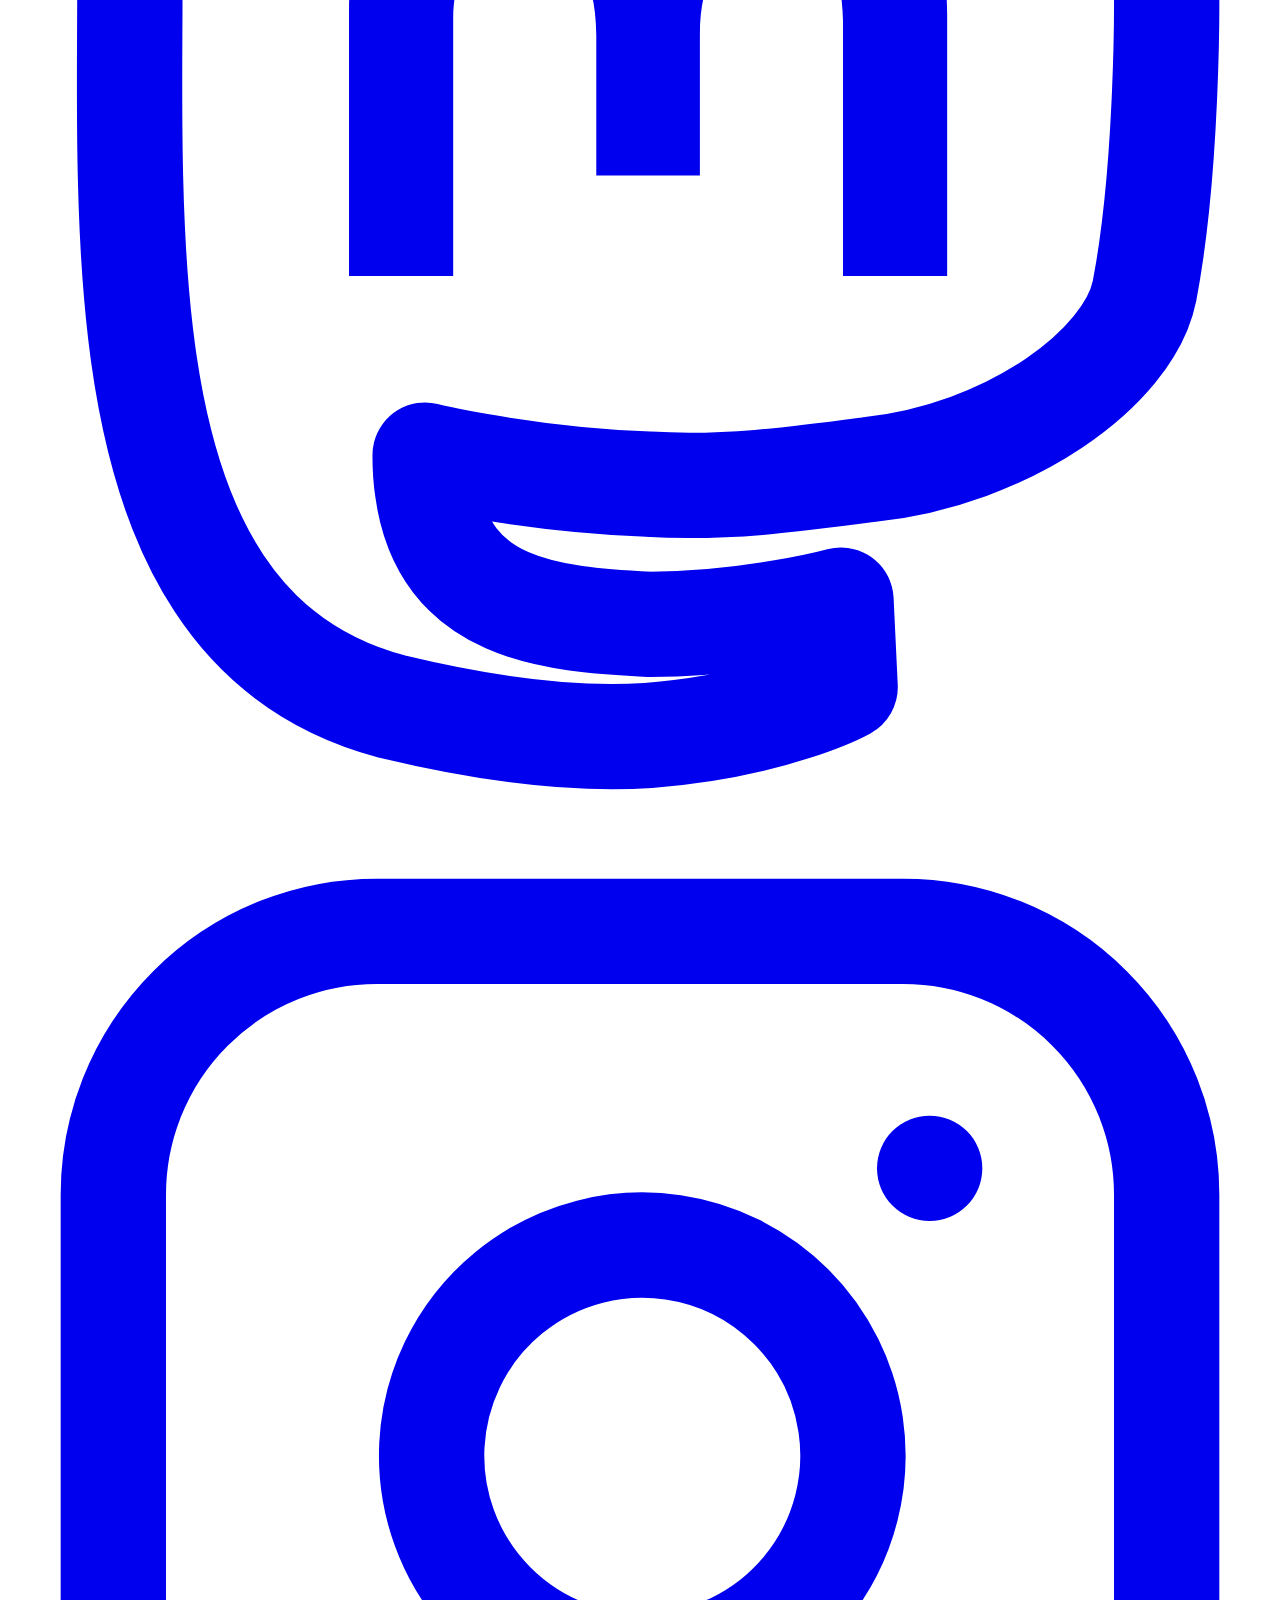
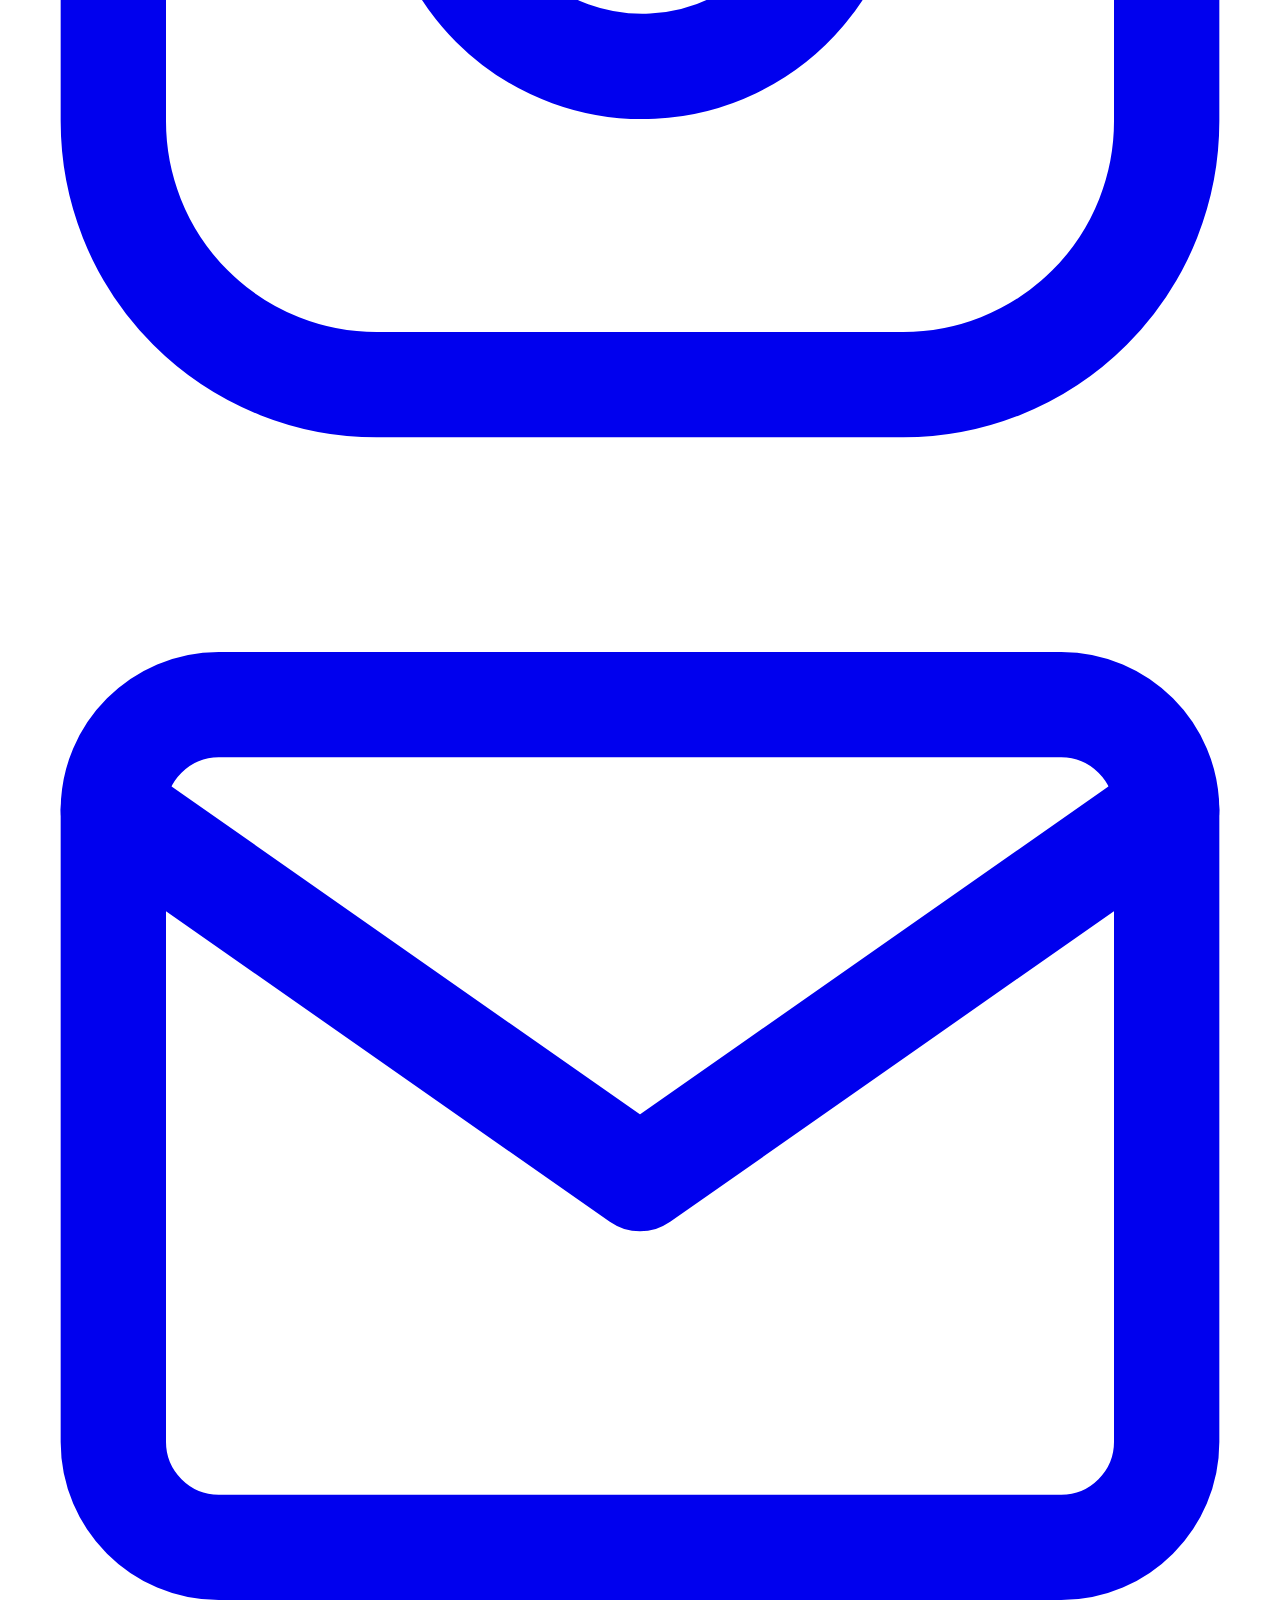
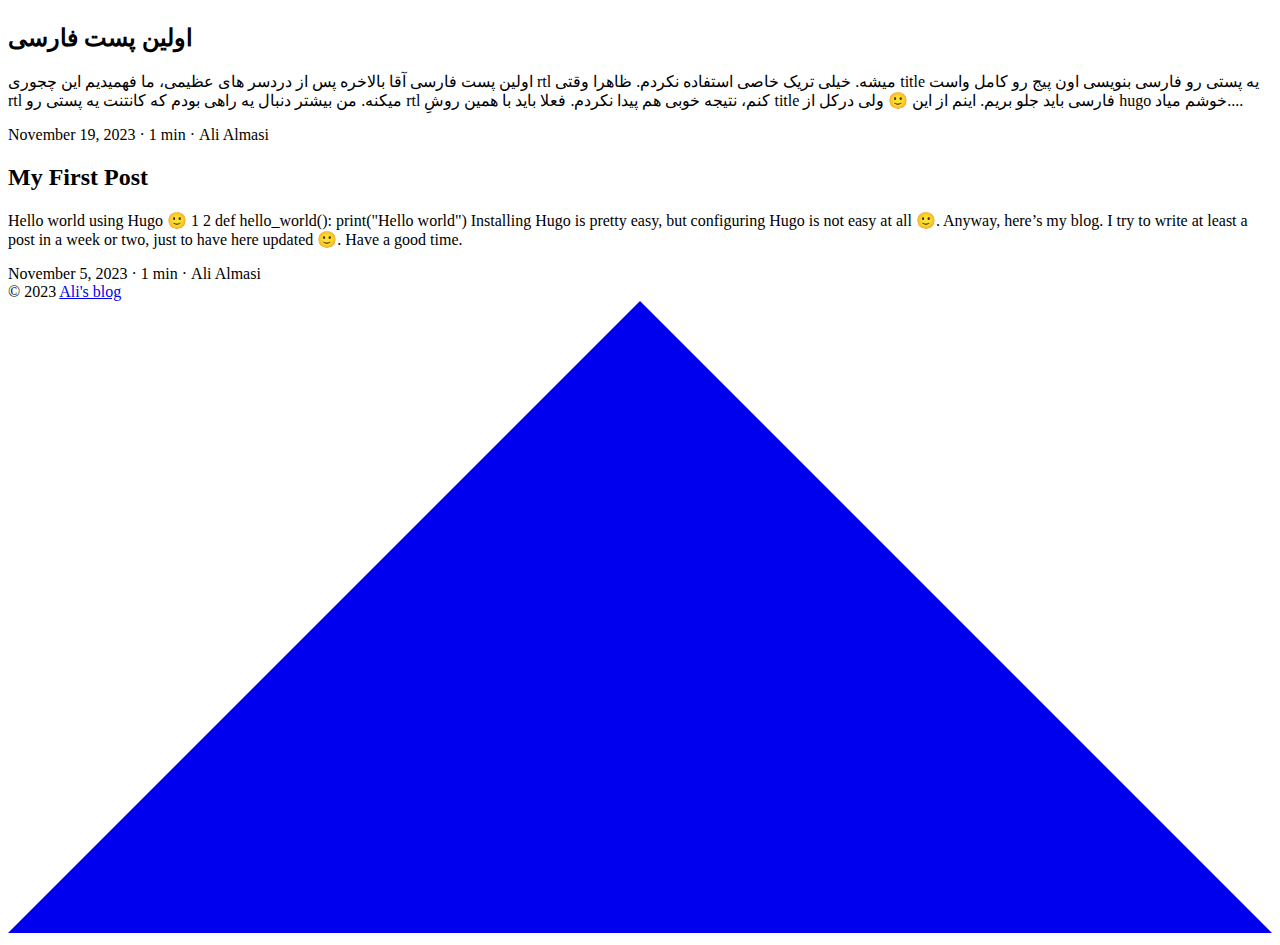
==== commit 204b614a: "deploy: 9e163119a2e81b6c975126fae339649d5e3cd0a4" ====
--- a/index.html
+++ b/index.html
@@ -1,8 +1,8 @@
 <!doctype html><html lang=en dir=auto><head><meta name=generator content="Hugo 0.120.4"><meta charset=utf-8><meta http-equiv=X-UA-Compatible content="IE=edge"><meta name=viewport content="width=device-width,initial-scale=1,shrink-to-fit=no"><meta name=robots content="index, follow"><title>Ali's blog</title>
-<meta name=keywords content="Blog,AliAlmasi,Ali Almasi"><meta name=description content="I write mostly about computers and stuff"><meta name=author content="Ali Almasi"><link rel=canonical href=https://blog.al1almasi.ir/><link crossorigin=anonymous href=/assets/css/stylesheet.css rel="preload stylesheet" as=style><link rel=icon href=https://blog.al1almasi.ir/favicon.ico><link rel=icon type=image/png sizes=16x16 href=https://blog.al1almasi.ir/favicon-16x16><link rel=icon type=image/png sizes=32x32 href=https://blog.al1almasi.ir/favicon-32x32><link rel=apple-touch-icon href=https://blog.al1almasi.ir/apple-touch-icon.png><link rel=mask-icon href=https://blog.al1almasi.ir/safari-pinned-tab><meta name=theme-color content="#2e2e33"><meta name=msapplication-TileColor content="#2e2e33"><link rel=alternate type=application/json href=https://blog.al1almasi.ir/index.json><noscript><style>#theme-toggle,.top-link{display:none}</style><style>@media(prefers-color-scheme:dark){:root{--theme:rgb(29, 30, 32);--entry:rgb(46, 46, 51);--primary:rgb(218, 218, 219);--secondary:rgb(155, 156, 157);--tertiary:rgb(65, 66, 68);--content:rgb(196, 196, 197);--hljs-bg:rgb(46, 46, 51);--code-bg:rgb(55, 56, 62);--border:rgb(51, 51, 51)}.list{background:var(--theme)}.list:not(.dark)::-webkit-scrollbar-track{background:0 0}.list:not(.dark)::-webkit-scrollbar-thumb{border-color:var(--theme)}}</style></noscript><meta property="og:title" content="Ali's blog"><meta property="og:description" content="I write mostly about computers and stuff"><meta property="og:type" content="website"><meta property="og:url" content="https://blog.al1almasi.ir/"><meta property="og:image" content="https://blog.al1almasi.ir/"><meta property="og:site_name" content="Ali's blog"><meta name=twitter:card content="summary_large_image"><meta name=twitter:image content="https://blog.al1almasi.ir/"><meta name=twitter:title content="Ali's blog"><meta name=twitter:description content="I write mostly about computers and stuff"><script type=application/ld+json>{"@context":"https://schema.org","@type":"Organization","name":"Ali's blog","url":"https://blog.al1almasi.ir/","description":"I write mostly about computers and stuff","thumbnailUrl":"https://blog.al1almasi.ir/favicon.ico","sameAs":["https://github.al1almasi.ir","https://linkedin.al1almasi.ir","https://mastodon.al1almasi.ir","https://insta.al1almasi.ir","mailto:a710almasi@gmail.com"]}</script></head><body class=list id=top><script>localStorage.getItem("pref-theme")==="dark"?document.body.classList.add("dark"):localStorage.getItem("pref-theme")==="light"?document.body.classList.remove("dark"):window.matchMedia("(prefers-color-scheme: dark)").matches&&document.body.classList.add("dark")</script><header class=header><nav class=nav><div class=logo><a href=https://blog.al1almasi.ir/ accesskey=h title="Ali's blog (Alt + H)"><img src=https://blog.al1almasi.ir/images/profile.jpg alt aria-label=logo height=35>Ali's blog</a><div class=logo-switches><button id=theme-toggle accesskey=t title="(Alt + T)"><svg id="moon" xmlns="http://www.w3.org/2000/svg" width="24" height="18" viewBox="0 0 24 24" fill="none" stroke="currentcolor" stroke-width="2" stroke-linecap="round" stroke-linejoin="round"><path d="M21 12.79A9 9 0 1111.21 3 7 7 0 0021 12.79z"/></svg><svg id="sun" xmlns="http://www.w3.org/2000/svg" width="24" height="18" viewBox="0 0 24 24" fill="none" stroke="currentcolor" stroke-width="2" stroke-linecap="round" stroke-linejoin="round"><circle cx="12" cy="12" r="5"/><line x1="12" y1="1" x2="12" y2="3"/><line x1="12" y1="21" x2="12" y2="23"/><line x1="4.22" y1="4.22" x2="5.64" y2="5.64"/><line x1="18.36" y1="18.36" x2="19.78" y2="19.78"/><line x1="1" y1="12" x2="3" y2="12"/><line x1="21" y1="12" x2="23" y2="12"/><line x1="4.22" y1="19.78" x2="5.64" y2="18.36"/><line x1="18.36" y1="5.64" x2="19.78" y2="4.22"/></svg></button></div></div><ul id=menu><li><a href=https://blog.al1almasi.ir/search/ title="Search (Alt + /)" accesskey=/><span>Search</span></a></li><li><a href=https://blog.al1almasi.ir/blog/ title="All Posts"><span>All Posts</span></a></li><li><a href=https://al1almasi.ir title="Links to me"><span>Links to me</span>&nbsp;<svg fill="none" shape-rendering="geometricPrecision" stroke="currentcolor" stroke-linecap="round" stroke-linejoin="round" stroke-width="2.5" viewBox="0 0 24 24" height="12" width="12"><path d="M18 13v6a2 2 0 01-2 2H5a2 2 0 01-2-2V8a2 2 0 012-2h6"/><path d="M15 3h6v6"/><path d="M10 14 21 3"/></svg></a></li></ul></nav></header><main class=main><article class="first-entry home-info"><header class=entry-header><h1>Welcome 😃</h1></header><div class=entry-content>I write mostly about computers and stuff. Run &ldquo;<code>npx alialmasi</code>&rdquo; on your terminal.</div><footer class=entry-footer><div class=social-icons><a href=https://github.al1almasi.ir target=_blank rel="noopener noreferrer me" title=Github><svg xmlns="http://www.w3.org/2000/svg" viewBox="0 0 24 24" fill="none" stroke="currentcolor" stroke-width="2" stroke-linecap="round" stroke-linejoin="round"><path d="M9 19c-5 1.5-5-2.5-7-3m14 6v-3.87a3.37 3.37.0 00-.94-2.61c3.14-.35 6.44-1.54 6.44-7A5.44 5.44.0 0020 4.77 5.07 5.07.0 0019.91 1S18.73.65 16 2.48a13.38 13.38.0 00-7 0C6.27.65 5.09 1 5.09 1A5.07 5.07.0 005 4.77 5.44 5.44.0 003.5 8.55c0 5.42 3.3 6.61 6.44 7A3.37 3.37.0 009 18.13V22"/></svg></a><a href=https://linkedin.al1almasi.ir target=_blank rel="noopener noreferrer me" title=Linkedin><svg xmlns="http://www.w3.org/2000/svg" viewBox="0 0 24 24" fill="none" stroke="currentcolor" stroke-width="2" stroke-linecap="round" stroke-linejoin="round"><path d="M16 8a6 6 0 016 6v7h-4v-7a2 2 0 00-2-2 2 2 0 00-2 2v7h-4v-7a6 6 0 016-6z"/><rect x="2" y="9" width="4" height="12"/><circle cx="4" cy="4" r="2"/></svg></a><a href=https://mastodon.al1almasi.ir target=_blank rel="noopener noreferrer me" title=Mastodon><svg xmlns="http://www.w3.org/2000/svg" viewBox="0 0 24 24" fill="none" stroke="currentcolor" stroke-width="2" stroke-linecap="round" stroke-linejoin="round"><path d="M21.58 13.913c-.29 1.469-2.592 3.121-5.238 3.396-1.379.184-2.737.368-4.185.276-2.368-.092-4.237-.551-4.237-.551.0.184.014.459.043.643.308 2.294 2.317 2.478 4.22 2.57 1.922.0 3.633-.46 3.633-.46l.079 1.653s-1.344.734-3.738.918c-1.32.091-2.96-.092-4.869-.551-4.14-1.102-4.853-5.507-4.961-10.005-.034-1.285-.013-2.57-.013-3.58.0-4.589 3-5.966 3-5.966 1.513-.734 4.11-1.01 6.808-1.01h.067c2.699.0 5.296.276 6.81 1.01.0.0 3 1.377 3 5.967.0.0.037 3.304-.419 5.69" stroke="currentcolor"/><path d="M17.832 8.633v5h-1.978V8.78c0-1.023-.43-1.542-1.29-1.542-.95.0-1.427.616-1.427 1.834v2.655H11.17V9.072c0-1.218-.476-1.834-1.427-1.834-.86.0-1.29.52-1.29 1.542v4.852H6.475V8.633c0-1.022.26-1.834.782-2.434.538-.6 1.243-.909 2.118-.909 1.012.0 1.779.39 2.286 1.169l.492.827.493-.827c.507-.78 1.274-1.169 2.286-1.169.875.0 1.58.308 2.118.909.522.6.782 1.412.782 2.434" fill="currentcolor" stroke="none"/></svg></a><a href=https://insta.al1almasi.ir target=_blank rel="noopener noreferrer me" title=Instagram><svg xmlns="http://www.w3.org/2000/svg" viewBox="0 0 24 24" fill="none" stroke="currentcolor" stroke-width="2" stroke-linecap="round" stroke-linejoin="round"><rect x="2" y="2" width="20" height="20" rx="5" ry="5"/><path d="M16 11.37A4 4 0 1112.63 8 4 4 0 0116 11.37z"/><line x1="17.5" y1="6.5" x2="17.5" y2="6.5"/></svg></a><a href=mailto:a710almasi@gmail.com target=_blank rel="noopener noreferrer me" title=Email><svg xmlns="http://www.w3.org/2000/svg" viewBox="0 0 24 21" fill="none" stroke="currentcolor" stroke-width="2" stroke-linecap="round" stroke-linejoin="round"><path d="M4 4h16c1.1.0 2 .9 2 2v12c0 1.1-.9 2-2 2H4c-1.1.0-2-.9-2-2V6c0-1.1.9-2 2-2z"/><polyline points="22,6 12,13 2,6"/></svg></a></div></footer></article><article class=post-entry><header class=entry-header><h2>اولین پست فارسی</h2></header><div class=entry-content><p>اولین پست فارسی آقا بالاخره پس از دردسر های عظیمی، ما فهمیدیم این چجوری rtl میشه.
+<meta name=keywords content="Blog,AliAlmasi,Ali Almasi"><meta name=description content="I write mostly about computers and stuff"><meta name=author content="Ali Almasi"><link rel=canonical href=https://al1almasi.ir/blog/><link crossorigin=anonymous href=/blog/assets/css/stylesheet.css rel="preload stylesheet" as=style><link rel=icon href=https://al1almasi.ir/favicon.ico><link rel=icon type=image/png sizes=16x16 href=https://al1almasi.ir/favicon-16x16><link rel=icon type=image/png sizes=32x32 href=https://al1almasi.ir/favicon-32x32><link rel=apple-touch-icon href=https://al1almasi.ir/apple-touch-icon.png><link rel=mask-icon href=https://al1almasi.ir/safari-pinned-tab><meta name=theme-color content="#2e2e33"><meta name=msapplication-TileColor content="#2e2e33"><link rel=alternate type=application/json href=https://al1almasi.ir/blog/index.json><noscript><style>#theme-toggle,.top-link{display:none}</style><style>@media(prefers-color-scheme:dark){:root{--theme:rgb(29, 30, 32);--entry:rgb(46, 46, 51);--primary:rgb(218, 218, 219);--secondary:rgb(155, 156, 157);--tertiary:rgb(65, 66, 68);--content:rgb(196, 196, 197);--hljs-bg:rgb(46, 46, 51);--code-bg:rgb(55, 56, 62);--border:rgb(51, 51, 51)}.list{background:var(--theme)}.list:not(.dark)::-webkit-scrollbar-track{background:0 0}.list:not(.dark)::-webkit-scrollbar-thumb{border-color:var(--theme)}}</style></noscript><meta property="og:title" content="Ali's blog"><meta property="og:description" content="I write mostly about computers and stuff"><meta property="og:type" content="website"><meta property="og:url" content="https://al1almasi.ir/blog/"><meta property="og:image" content="https://al1almasi.ir/blog/"><meta property="og:site_name" content="Ali's blog"><meta name=twitter:card content="summary_large_image"><meta name=twitter:image content="https://al1almasi.ir/blog/"><meta name=twitter:title content="Ali's blog"><meta name=twitter:description content="I write mostly about computers and stuff"><script type=application/ld+json>{"@context":"https://schema.org","@type":"Organization","name":"Ali's blog","url":"https://al1almasi.ir/blog/","description":"I write mostly about computers and stuff","thumbnailUrl":"https://al1almasi.ir/favicon.ico","sameAs":["https://github.al1almasi.ir","https://linkedin.al1almasi.ir","https://mastodon.al1almasi.ir","https://insta.al1almasi.ir","mailto:a710almasi@gmail.com"]}</script></head><body class=list id=top><script>localStorage.getItem("pref-theme")==="dark"?document.body.classList.add("dark"):localStorage.getItem("pref-theme")==="light"?document.body.classList.remove("dark"):window.matchMedia("(prefers-color-scheme: dark)").matches&&document.body.classList.add("dark")</script><header class=header><nav class=nav><div class=logo><a href=https://al1almasi.ir/blog/ accesskey=h title="Ali's blog (Alt + H)"><img src=https://al1almasi.ir/images/profile.jpg alt aria-label=logo height=35>Ali's blog</a><div class=logo-switches><button id=theme-toggle accesskey=t title="(Alt + T)"><svg id="moon" xmlns="http://www.w3.org/2000/svg" width="24" height="18" viewBox="0 0 24 24" fill="none" stroke="currentcolor" stroke-width="2" stroke-linecap="round" stroke-linejoin="round"><path d="M21 12.79A9 9 0 1111.21 3 7 7 0 0021 12.79z"/></svg><svg id="sun" xmlns="http://www.w3.org/2000/svg" width="24" height="18" viewBox="0 0 24 24" fill="none" stroke="currentcolor" stroke-width="2" stroke-linecap="round" stroke-linejoin="round"><circle cx="12" cy="12" r="5"/><line x1="12" y1="1" x2="12" y2="3"/><line x1="12" y1="21" x2="12" y2="23"/><line x1="4.22" y1="4.22" x2="5.64" y2="5.64"/><line x1="18.36" y1="18.36" x2="19.78" y2="19.78"/><line x1="1" y1="12" x2="3" y2="12"/><line x1="21" y1="12" x2="23" y2="12"/><line x1="4.22" y1="19.78" x2="5.64" y2="18.36"/><line x1="18.36" y1="5.64" x2="19.78" y2="4.22"/></svg></button></div></div><ul id=menu><li><a href=https://al1almasi.ir/blog/search/ title="Search (Alt + /)" accesskey=/><span>Search</span></a></li><li><a href=https://al1almasi.ir/blog/blog/ title="All Posts"><span>All Posts</span></a></li><li><a href=https://al1almasi.ir title="Links to me"><span>Links to me</span>&nbsp;<svg fill="none" shape-rendering="geometricPrecision" stroke="currentcolor" stroke-linecap="round" stroke-linejoin="round" stroke-width="2.5" viewBox="0 0 24 24" height="12" width="12"><path d="M18 13v6a2 2 0 01-2 2H5a2 2 0 01-2-2V8a2 2 0 012-2h6"/><path d="M15 3h6v6"/><path d="M10 14 21 3"/></svg></a></li></ul></nav></header><main class=main><article class="first-entry home-info"><header class=entry-header><h1>Welcome 😃</h1></header><div class=entry-content>I write mostly about computers and stuff. Run &ldquo;<code>npx alialmasi</code>&rdquo; on your terminal.</div><footer class=entry-footer><div class=social-icons><a href=https://github.al1almasi.ir target=_blank rel="noopener noreferrer me" title=Github><svg xmlns="http://www.w3.org/2000/svg" viewBox="0 0 24 24" fill="none" stroke="currentcolor" stroke-width="2" stroke-linecap="round" stroke-linejoin="round"><path d="M9 19c-5 1.5-5-2.5-7-3m14 6v-3.87a3.37 3.37.0 00-.94-2.61c3.14-.35 6.44-1.54 6.44-7A5.44 5.44.0 0020 4.77 5.07 5.07.0 0019.91 1S18.73.65 16 2.48a13.38 13.38.0 00-7 0C6.27.65 5.09 1 5.09 1A5.07 5.07.0 005 4.77 5.44 5.44.0 003.5 8.55c0 5.42 3.3 6.61 6.44 7A3.37 3.37.0 009 18.13V22"/></svg></a><a href=https://linkedin.al1almasi.ir target=_blank rel="noopener noreferrer me" title=Linkedin><svg xmlns="http://www.w3.org/2000/svg" viewBox="0 0 24 24" fill="none" stroke="currentcolor" stroke-width="2" stroke-linecap="round" stroke-linejoin="round"><path d="M16 8a6 6 0 016 6v7h-4v-7a2 2 0 00-2-2 2 2 0 00-2 2v7h-4v-7a6 6 0 016-6z"/><rect x="2" y="9" width="4" height="12"/><circle cx="4" cy="4" r="2"/></svg></a><a href=https://mastodon.al1almasi.ir target=_blank rel="noopener noreferrer me" title=Mastodon><svg xmlns="http://www.w3.org/2000/svg" viewBox="0 0 24 24" fill="none" stroke="currentcolor" stroke-width="2" stroke-linecap="round" stroke-linejoin="round"><path d="M21.58 13.913c-.29 1.469-2.592 3.121-5.238 3.396-1.379.184-2.737.368-4.185.276-2.368-.092-4.237-.551-4.237-.551.0.184.014.459.043.643.308 2.294 2.317 2.478 4.22 2.57 1.922.0 3.633-.46 3.633-.46l.079 1.653s-1.344.734-3.738.918c-1.32.091-2.96-.092-4.869-.551-4.14-1.102-4.853-5.507-4.961-10.005-.034-1.285-.013-2.57-.013-3.58.0-4.589 3-5.966 3-5.966 1.513-.734 4.11-1.01 6.808-1.01h.067c2.699.0 5.296.276 6.81 1.01.0.0 3 1.377 3 5.967.0.0.037 3.304-.419 5.69" stroke="currentcolor"/><path d="M17.832 8.633v5h-1.978V8.78c0-1.023-.43-1.542-1.29-1.542-.95.0-1.427.616-1.427 1.834v2.655H11.17V9.072c0-1.218-.476-1.834-1.427-1.834-.86.0-1.29.52-1.29 1.542v4.852H6.475V8.633c0-1.022.26-1.834.782-2.434.538-.6 1.243-.909 2.118-.909 1.012.0 1.779.39 2.286 1.169l.492.827.493-.827c.507-.78 1.274-1.169 2.286-1.169.875.0 1.58.308 2.118.909.522.6.782 1.412.782 2.434" fill="currentcolor" stroke="none"/></svg></a><a href=https://insta.al1almasi.ir target=_blank rel="noopener noreferrer me" title=Instagram><svg xmlns="http://www.w3.org/2000/svg" viewBox="0 0 24 24" fill="none" stroke="currentcolor" stroke-width="2" stroke-linecap="round" stroke-linejoin="round"><rect x="2" y="2" width="20" height="20" rx="5" ry="5"/><path d="M16 11.37A4 4 0 1112.63 8 4 4 0 0116 11.37z"/><line x1="17.5" y1="6.5" x2="17.5" y2="6.5"/></svg></a><a href=mailto:a710almasi@gmail.com target=_blank rel="noopener noreferrer me" title=Email><svg xmlns="http://www.w3.org/2000/svg" viewBox="0 0 24 21" fill="none" stroke="currentcolor" stroke-width="2" stroke-linecap="round" stroke-linejoin="round"><path d="M4 4h16c1.1.0 2 .9 2 2v12c0 1.1-.9 2-2 2H4c-1.1.0-2-.9-2-2V6c0-1.1.9-2 2-2z"/><polyline points="22,6 12,13 2,6"/></svg></a></div></footer></article><article class=post-entry><header class=entry-header><h2>اولین پست فارسی</h2></header><div class=entry-content><p>اولین پست فارسی آقا بالاخره پس از دردسر های عظیمی، ما فهمیدیم این چجوری rtl میشه.
 خیلی تریک خاصی استفاده نکردم. ظاهرا وقتی title یه پستی رو فارسی بنویسی اون پیج رو کامل واست rtl میکنه.
 من بیشتر دنبال یه راهی بودم که کانتنت یه پستی رو rtl کنم، نتیجه خوبی هم پیدا نکردم. فعلا باید با همین روشِ title فارسی باید جلو بریم.
 اینم از این 🙂
-ولی درکل از hugo خوشم میاد....</p></div><footer class=entry-footer><span title='2023-11-19 20:02:39 +0330 +0330'>November 19, 2023</span>&nbsp;·&nbsp;1 min&nbsp;·&nbsp;Ali Almasi</footer><a class=entry-link aria-label="post link to اولین پست فارسی" href=https://blog.al1almasi.ir/blog/avalin-post-farsi/></a></article><article class=post-entry><header class=entry-header><h2>My First Post</h2></header><div class=entry-content><p>Hello world using Hugo 🙂 1 2 def hello_world(): print("Hello world") Installing Hugo is pretty easy, but configuring Hugo is not easy at all 🙂.
+ولی درکل از hugo خوشم میاد....</p></div><footer class=entry-footer><span title='2023-11-19 20:02:39 +0330 +0330'>November 19, 2023</span>&nbsp;·&nbsp;1 min&nbsp;·&nbsp;Ali Almasi</footer><a class=entry-link aria-label="post link to اولین پست فارسی" href=https://al1almasi.ir/blog/blog/avalin-post-farsi/></a></article><article class=post-entry><header class=entry-header><h2>My First Post</h2></header><div class=entry-content><p>Hello world using Hugo 🙂 1 2 def hello_world(): print("Hello world") Installing Hugo is pretty easy, but configuring Hugo is not easy at all 🙂.
 Anyway, here’s my blog. I try to write at least a post in a week or two, just to have here updated 🙂.
-Have a good time.</p></div><footer class=entry-footer><span title='2023-11-05 22:37:51 +0330 +0330'>November 5, 2023</span>&nbsp;·&nbsp;1 min&nbsp;·&nbsp;Ali Almasi</footer><a class=entry-link aria-label="post link to My First Post" href=https://blog.al1almasi.ir/blog/my-first-post/></a></article></main><footer class=footer><span>&copy; 2023 <a href=https://blog.al1almasi.ir/>Ali's blog</a></span></footer><a href=#top aria-label="go to top" title="Go to Top (Alt + G)" class=top-link id=top-link accesskey=g><svg xmlns="http://www.w3.org/2000/svg" viewBox="0 0 12 6" fill="currentcolor"><path d="M12 6H0l6-6z"/></svg></a><script>let menu=document.getElementById("menu");menu&&(menu.scrollLeft=localStorage.getItem("menu-scroll-position"),menu.onscroll=function(){localStorage.setItem("menu-scroll-position",menu.scrollLeft)}),document.querySelectorAll('a[href^="#"]').forEach(e=>{e.addEventListener("click",function(e){e.preventDefault();var t=this.getAttribute("href").substr(1);window.matchMedia("(prefers-reduced-motion: reduce)").matches?document.querySelector(`[id='${decodeURIComponent(t)}']`).scrollIntoView():document.querySelector(`[id='${decodeURIComponent(t)}']`).scrollIntoView({behavior:"smooth"}),t==="top"?history.replaceState(null,null," "):history.pushState(null,null,`#${t}`)})})</script><script>var mybutton=document.getElementById("top-link");window.onscroll=function(){document.body.scrollTop>800||document.documentElement.scrollTop>800?(mybutton.style.visibility="visible",mybutton.style.opacity="1"):(mybutton.style.visibility="hidden",mybutton.style.opacity="0")}</script><script>document.getElementById("theme-toggle").addEventListener("click",()=>{document.body.className.includes("dark")?(document.body.classList.remove("dark"),localStorage.setItem("pref-theme","light")):(document.body.classList.add("dark"),localStorage.setItem("pref-theme","dark"))})</script></body></html>+Have a good time.</p></div><footer class=entry-footer><span title='2023-11-05 22:37:51 +0330 +0330'>November 5, 2023</span>&nbsp;·&nbsp;1 min&nbsp;·&nbsp;Ali Almasi</footer><a class=entry-link aria-label="post link to My First Post" href=https://al1almasi.ir/blog/blog/my-first-post/></a></article></main><footer class=footer><span>&copy; 2023 <a href=https://al1almasi.ir/blog/>Ali's blog</a></span></footer><a href=#top aria-label="go to top" title="Go to Top (Alt + G)" class=top-link id=top-link accesskey=g><svg xmlns="http://www.w3.org/2000/svg" viewBox="0 0 12 6" fill="currentcolor"><path d="M12 6H0l6-6z"/></svg></a><script>let menu=document.getElementById("menu");menu&&(menu.scrollLeft=localStorage.getItem("menu-scroll-position"),menu.onscroll=function(){localStorage.setItem("menu-scroll-position",menu.scrollLeft)}),document.querySelectorAll('a[href^="#"]').forEach(e=>{e.addEventListener("click",function(e){e.preventDefault();var t=this.getAttribute("href").substr(1);window.matchMedia("(prefers-reduced-motion: reduce)").matches?document.querySelector(`[id='${decodeURIComponent(t)}']`).scrollIntoView():document.querySelector(`[id='${decodeURIComponent(t)}']`).scrollIntoView({behavior:"smooth"}),t==="top"?history.replaceState(null,null," "):history.pushState(null,null,`#${t}`)})})</script><script>var mybutton=document.getElementById("top-link");window.onscroll=function(){document.body.scrollTop>800||document.documentElement.scrollTop>800?(mybutton.style.visibility="visible",mybutton.style.opacity="1"):(mybutton.style.visibility="hidden",mybutton.style.opacity="0")}</script><script>document.getElementById("theme-toggle").addEventListener("click",()=>{document.body.className.includes("dark")?(document.body.classList.remove("dark"),localStorage.setItem("pref-theme","light")):(document.body.classList.add("dark"),localStorage.setItem("pref-theme","dark"))})</script></body></html>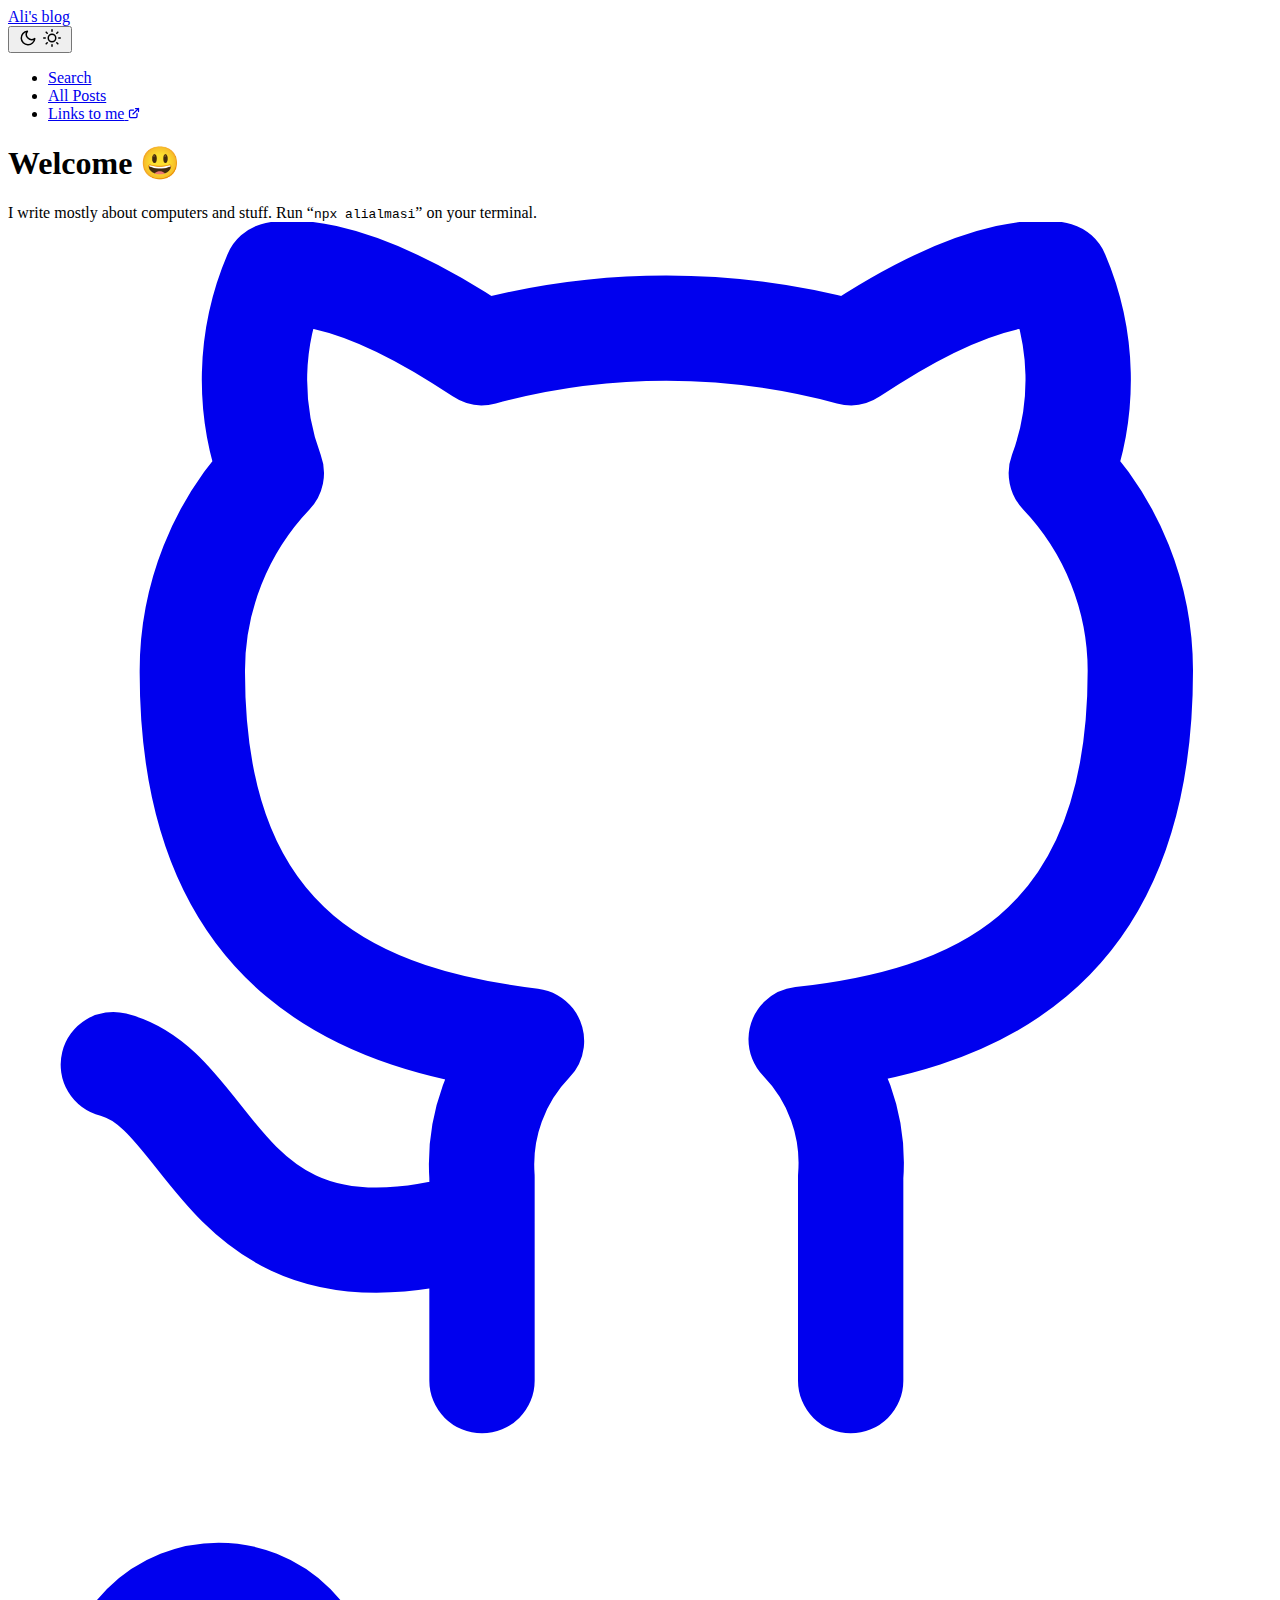
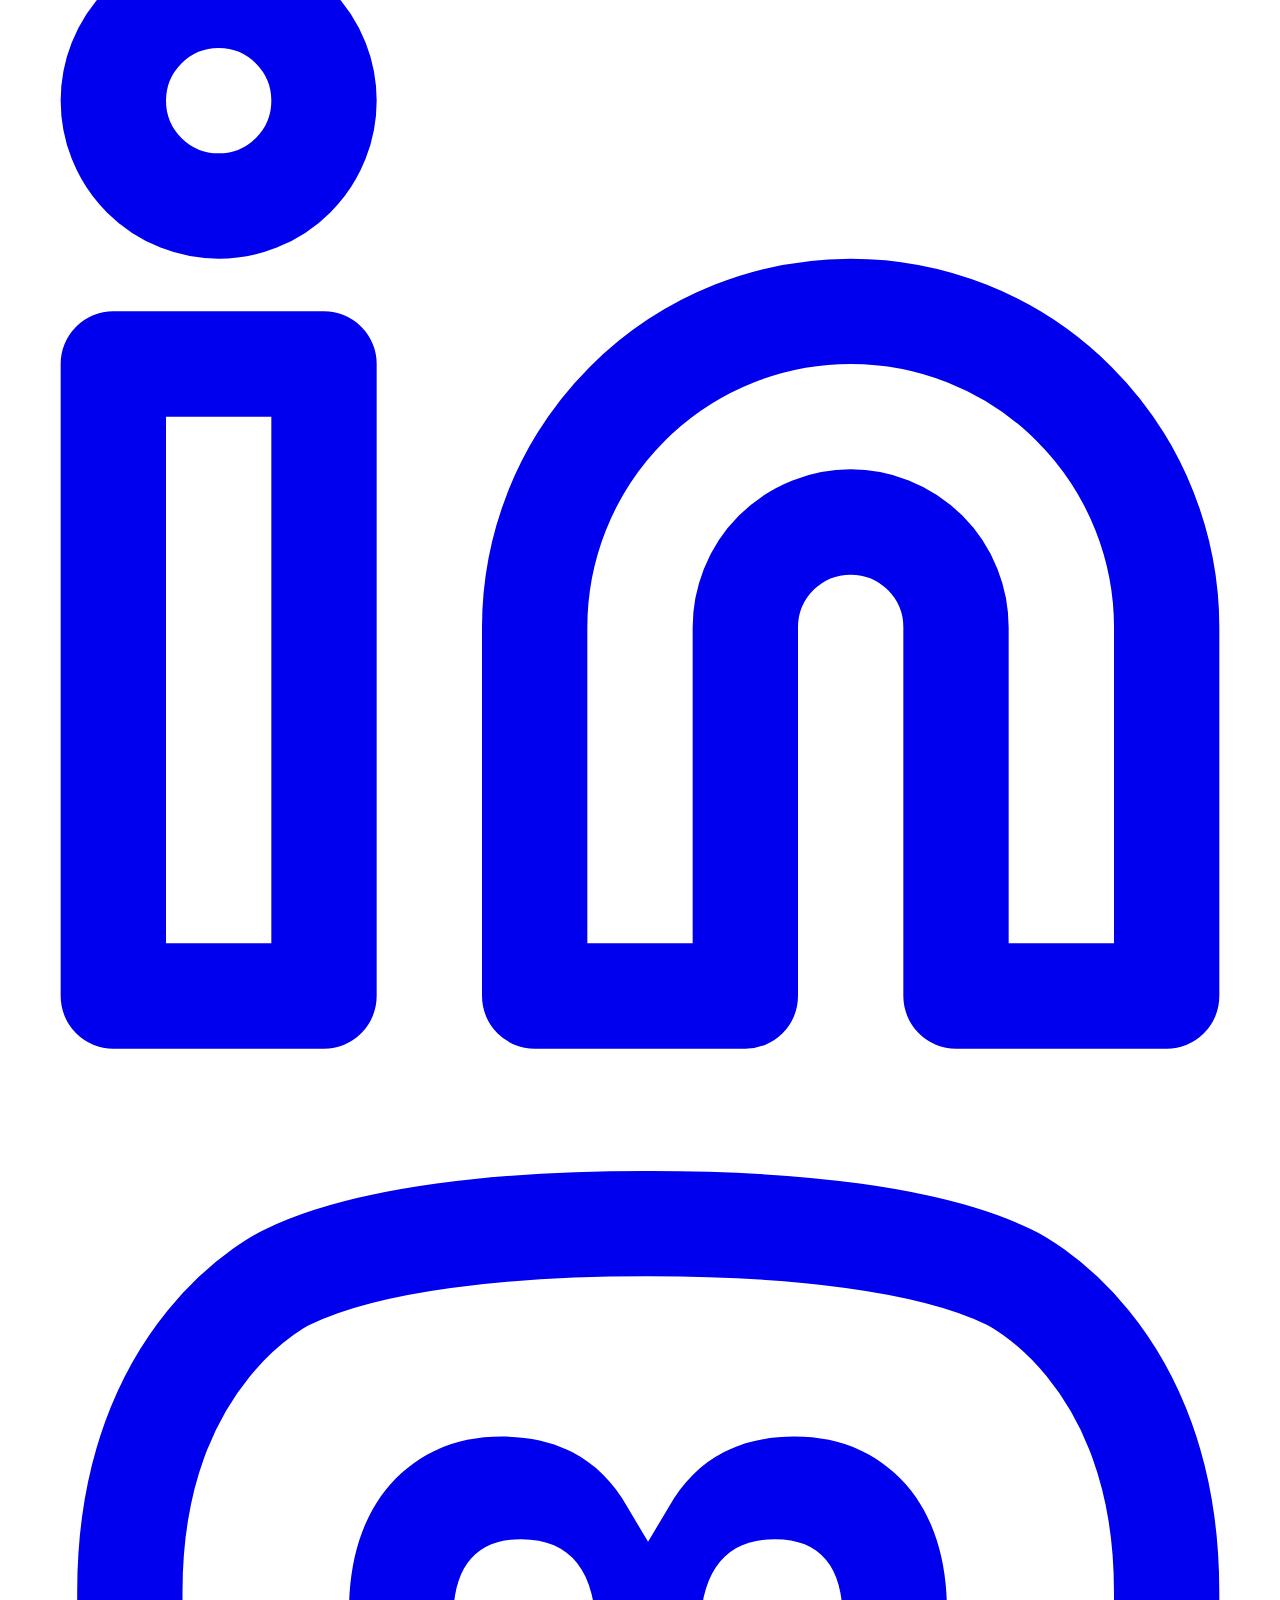
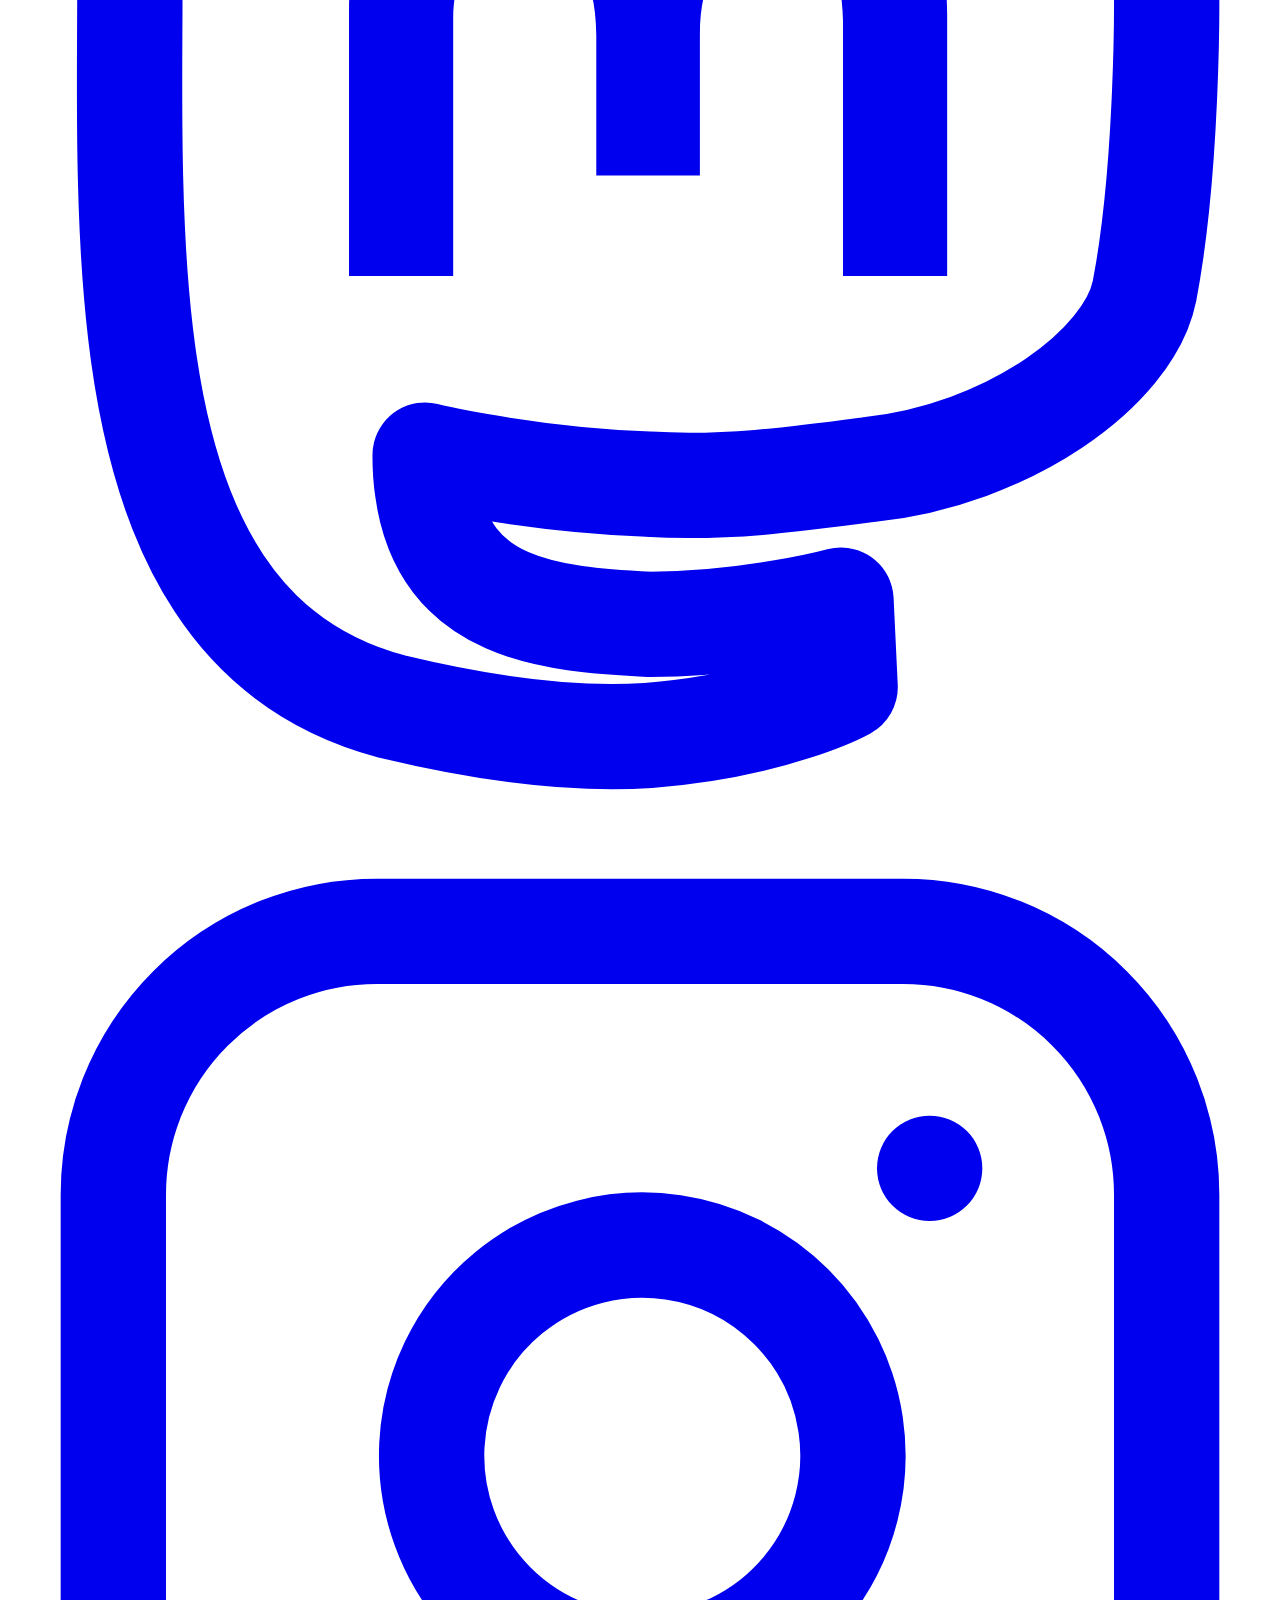
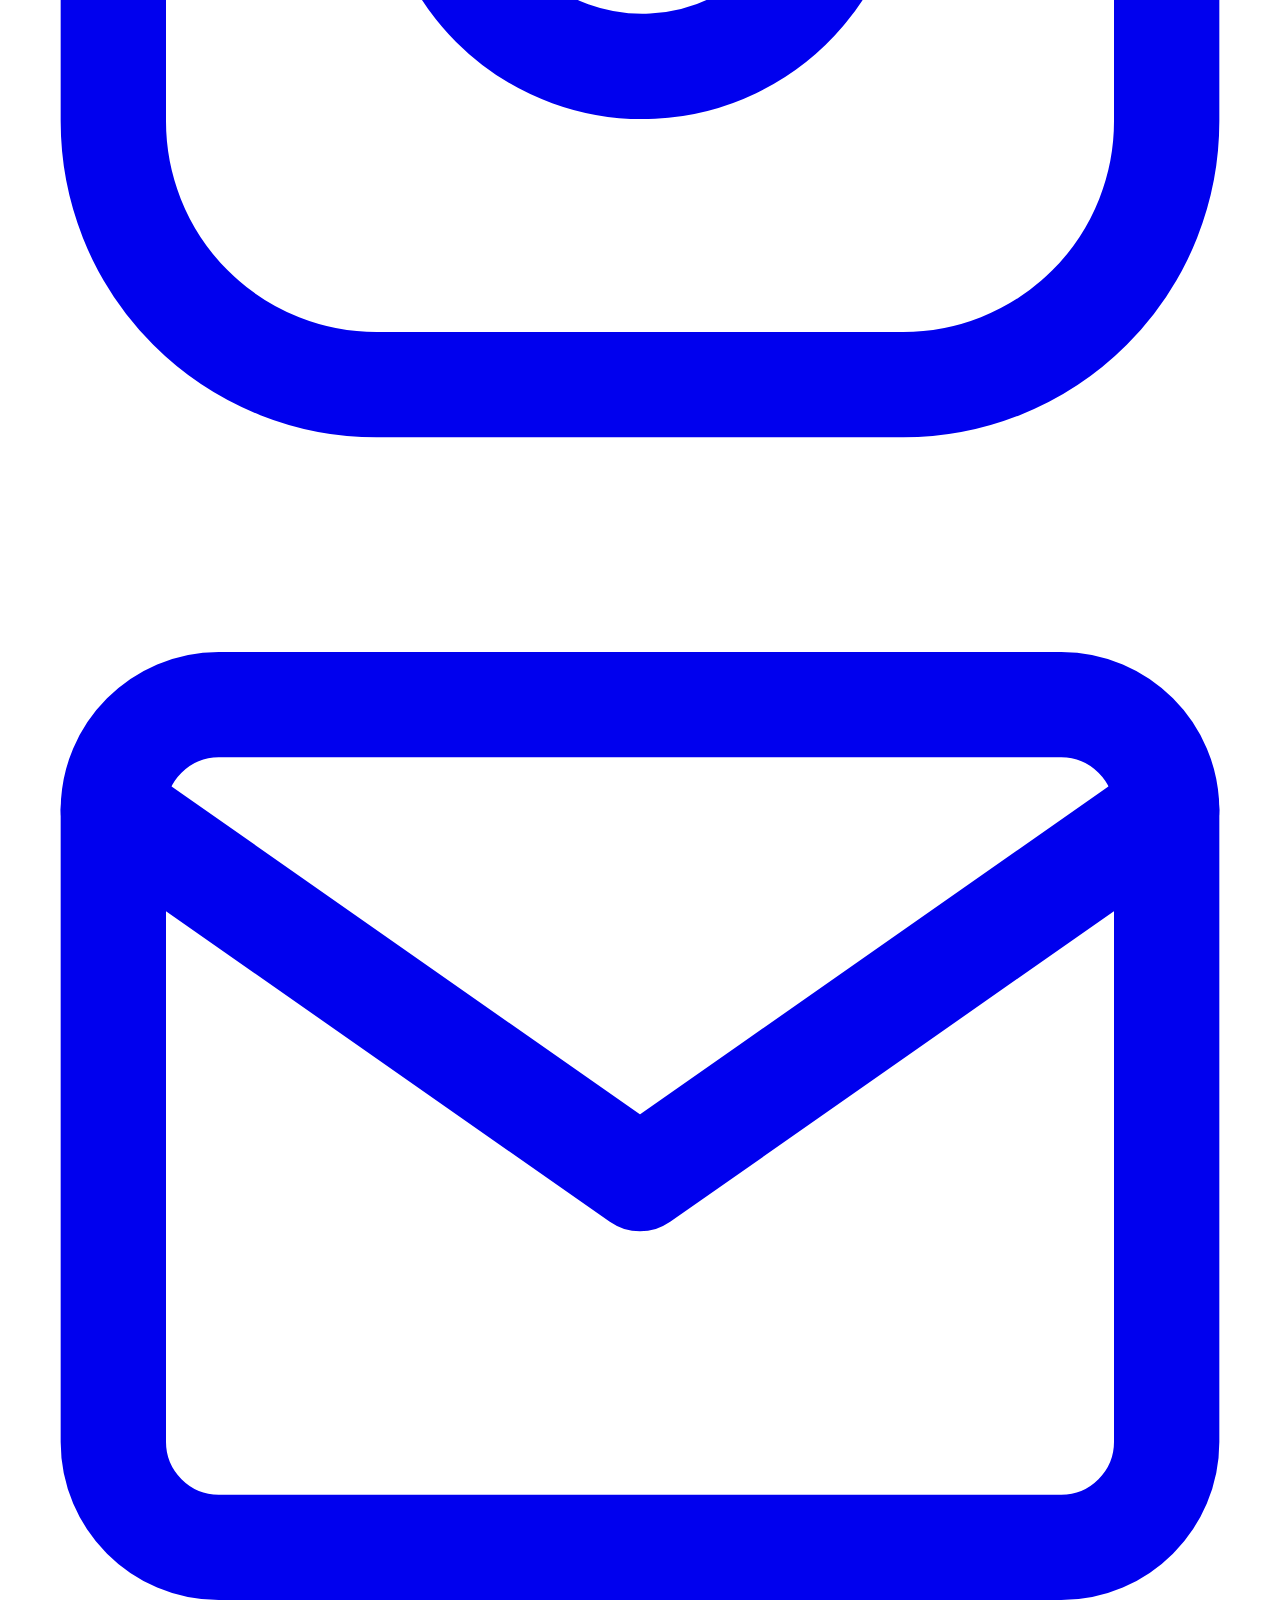
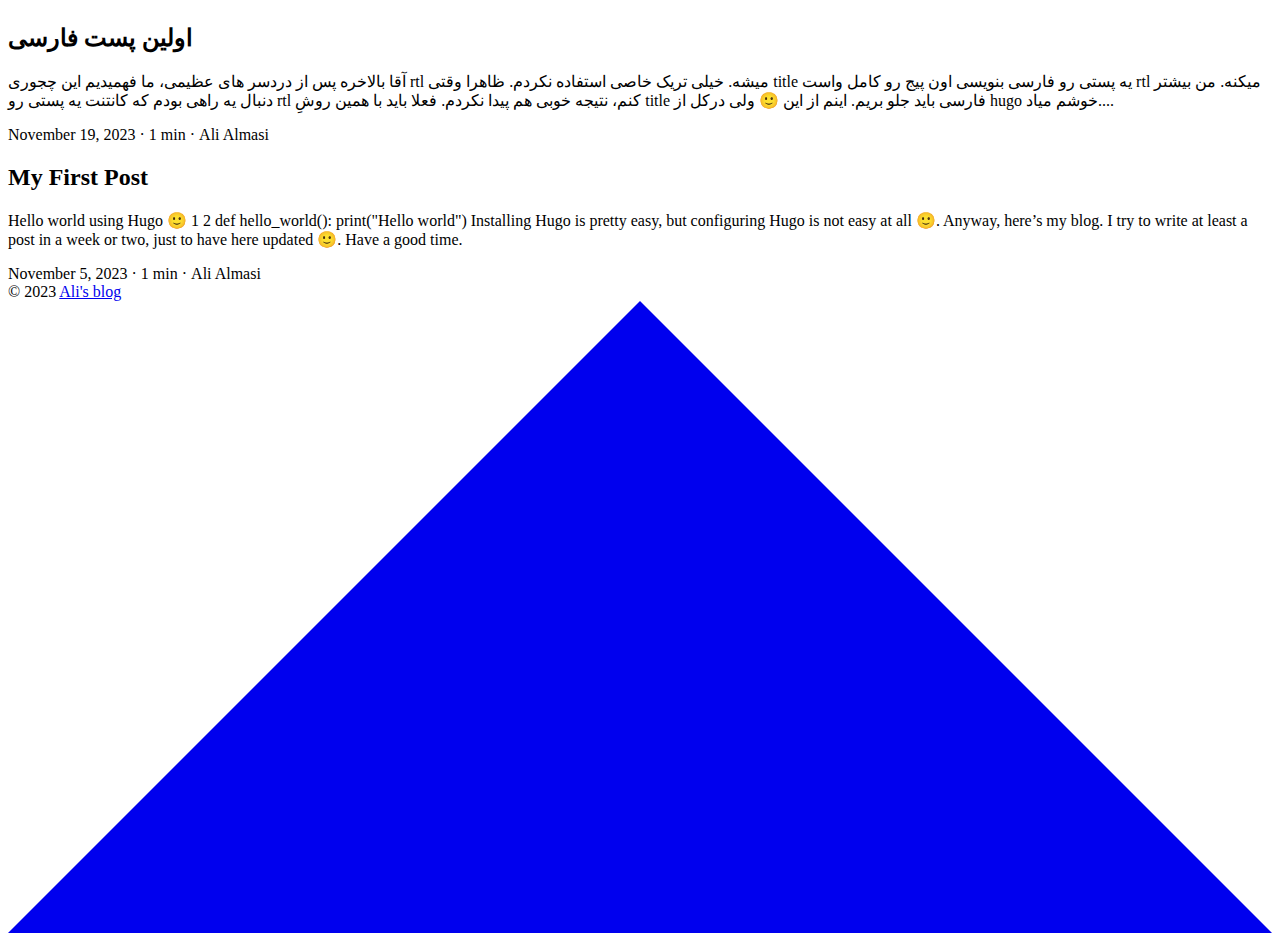
==== commit fa2f624e: "deploy: 4a613f85c6ac3694095f07440679a30be7ac5754" ====
--- a/index.html
+++ b/index.html
@@ -1,8 +1,8 @@
 <!doctype html><html lang=en dir=auto><head><meta name=generator content="Hugo 0.120.4"><meta charset=utf-8><meta http-equiv=X-UA-Compatible content="IE=edge"><meta name=viewport content="width=device-width,initial-scale=1,shrink-to-fit=no"><meta name=robots content="index, follow"><title>Ali's blog</title>
-<meta name=keywords content="Blog,AliAlmasi,Ali Almasi"><meta name=description content="I write mostly about computers and stuff"><meta name=author content="Ali Almasi"><link rel=canonical href=https://al1almasi.ir/blog/><link crossorigin=anonymous href=/blog/assets/css/stylesheet.css rel="preload stylesheet" as=style><link rel=icon href=https://al1almasi.ir/favicon.ico><link rel=icon type=image/png sizes=16x16 href=https://al1almasi.ir/favicon-16x16><link rel=icon type=image/png sizes=32x32 href=https://al1almasi.ir/favicon-32x32><link rel=apple-touch-icon href=https://al1almasi.ir/apple-touch-icon.png><link rel=mask-icon href=https://al1almasi.ir/safari-pinned-tab><meta name=theme-color content="#2e2e33"><meta name=msapplication-TileColor content="#2e2e33"><link rel=alternate type=application/json href=https://al1almasi.ir/blog/index.json><noscript><style>#theme-toggle,.top-link{display:none}</style><style>@media(prefers-color-scheme:dark){:root{--theme:rgb(29, 30, 32);--entry:rgb(46, 46, 51);--primary:rgb(218, 218, 219);--secondary:rgb(155, 156, 157);--tertiary:rgb(65, 66, 68);--content:rgb(196, 196, 197);--hljs-bg:rgb(46, 46, 51);--code-bg:rgb(55, 56, 62);--border:rgb(51, 51, 51)}.list{background:var(--theme)}.list:not(.dark)::-webkit-scrollbar-track{background:0 0}.list:not(.dark)::-webkit-scrollbar-thumb{border-color:var(--theme)}}</style></noscript><meta property="og:title" content="Ali's blog"><meta property="og:description" content="I write mostly about computers and stuff"><meta property="og:type" content="website"><meta property="og:url" content="https://al1almasi.ir/blog/"><meta property="og:image" content="https://al1almasi.ir/blog/"><meta property="og:site_name" content="Ali's blog"><meta name=twitter:card content="summary_large_image"><meta name=twitter:image content="https://al1almasi.ir/blog/"><meta name=twitter:title content="Ali's blog"><meta name=twitter:description content="I write mostly about computers and stuff"><script type=application/ld+json>{"@context":"https://schema.org","@type":"Organization","name":"Ali's blog","url":"https://al1almasi.ir/blog/","description":"I write mostly about computers and stuff","thumbnailUrl":"https://al1almasi.ir/favicon.ico","sameAs":["https://github.al1almasi.ir","https://linkedin.al1almasi.ir","https://mastodon.al1almasi.ir","https://insta.al1almasi.ir","mailto:a710almasi@gmail.com"]}</script></head><body class=list id=top><script>localStorage.getItem("pref-theme")==="dark"?document.body.classList.add("dark"):localStorage.getItem("pref-theme")==="light"?document.body.classList.remove("dark"):window.matchMedia("(prefers-color-scheme: dark)").matches&&document.body.classList.add("dark")</script><header class=header><nav class=nav><div class=logo><a href=https://al1almasi.ir/blog/ accesskey=h title="Ali's blog (Alt + H)"><img src=https://al1almasi.ir/images/profile.jpg alt aria-label=logo height=35>Ali's blog</a><div class=logo-switches><button id=theme-toggle accesskey=t title="(Alt + T)"><svg id="moon" xmlns="http://www.w3.org/2000/svg" width="24" height="18" viewBox="0 0 24 24" fill="none" stroke="currentcolor" stroke-width="2" stroke-linecap="round" stroke-linejoin="round"><path d="M21 12.79A9 9 0 1111.21 3 7 7 0 0021 12.79z"/></svg><svg id="sun" xmlns="http://www.w3.org/2000/svg" width="24" height="18" viewBox="0 0 24 24" fill="none" stroke="currentcolor" stroke-width="2" stroke-linecap="round" stroke-linejoin="round"><circle cx="12" cy="12" r="5"/><line x1="12" y1="1" x2="12" y2="3"/><line x1="12" y1="21" x2="12" y2="23"/><line x1="4.22" y1="4.22" x2="5.64" y2="5.64"/><line x1="18.36" y1="18.36" x2="19.78" y2="19.78"/><line x1="1" y1="12" x2="3" y2="12"/><line x1="21" y1="12" x2="23" y2="12"/><line x1="4.22" y1="19.78" x2="5.64" y2="18.36"/><line x1="18.36" y1="5.64" x2="19.78" y2="4.22"/></svg></button></div></div><ul id=menu><li><a href=https://al1almasi.ir/blog/search/ title="Search (Alt + /)" accesskey=/><span>Search</span></a></li><li><a href=https://al1almasi.ir/blog/blog/ title="All Posts"><span>All Posts</span></a></li><li><a href=https://al1almasi.ir title="Links to me"><span>Links to me</span>&nbsp;<svg fill="none" shape-rendering="geometricPrecision" stroke="currentcolor" stroke-linecap="round" stroke-linejoin="round" stroke-width="2.5" viewBox="0 0 24 24" height="12" width="12"><path d="M18 13v6a2 2 0 01-2 2H5a2 2 0 01-2-2V8a2 2 0 012-2h6"/><path d="M15 3h6v6"/><path d="M10 14 21 3"/></svg></a></li></ul></nav></header><main class=main><article class="first-entry home-info"><header class=entry-header><h1>Welcome 😃</h1></header><div class=entry-content>I write mostly about computers and stuff. Run &ldquo;<code>npx alialmasi</code>&rdquo; on your terminal.</div><footer class=entry-footer><div class=social-icons><a href=https://github.al1almasi.ir target=_blank rel="noopener noreferrer me" title=Github><svg xmlns="http://www.w3.org/2000/svg" viewBox="0 0 24 24" fill="none" stroke="currentcolor" stroke-width="2" stroke-linecap="round" stroke-linejoin="round"><path d="M9 19c-5 1.5-5-2.5-7-3m14 6v-3.87a3.37 3.37.0 00-.94-2.61c3.14-.35 6.44-1.54 6.44-7A5.44 5.44.0 0020 4.77 5.07 5.07.0 0019.91 1S18.73.65 16 2.48a13.38 13.38.0 00-7 0C6.27.65 5.09 1 5.09 1A5.07 5.07.0 005 4.77 5.44 5.44.0 003.5 8.55c0 5.42 3.3 6.61 6.44 7A3.37 3.37.0 009 18.13V22"/></svg></a><a href=https://linkedin.al1almasi.ir target=_blank rel="noopener noreferrer me" title=Linkedin><svg xmlns="http://www.w3.org/2000/svg" viewBox="0 0 24 24" fill="none" stroke="currentcolor" stroke-width="2" stroke-linecap="round" stroke-linejoin="round"><path d="M16 8a6 6 0 016 6v7h-4v-7a2 2 0 00-2-2 2 2 0 00-2 2v7h-4v-7a6 6 0 016-6z"/><rect x="2" y="9" width="4" height="12"/><circle cx="4" cy="4" r="2"/></svg></a><a href=https://mastodon.al1almasi.ir target=_blank rel="noopener noreferrer me" title=Mastodon><svg xmlns="http://www.w3.org/2000/svg" viewBox="0 0 24 24" fill="none" stroke="currentcolor" stroke-width="2" stroke-linecap="round" stroke-linejoin="round"><path d="M21.58 13.913c-.29 1.469-2.592 3.121-5.238 3.396-1.379.184-2.737.368-4.185.276-2.368-.092-4.237-.551-4.237-.551.0.184.014.459.043.643.308 2.294 2.317 2.478 4.22 2.57 1.922.0 3.633-.46 3.633-.46l.079 1.653s-1.344.734-3.738.918c-1.32.091-2.96-.092-4.869-.551-4.14-1.102-4.853-5.507-4.961-10.005-.034-1.285-.013-2.57-.013-3.58.0-4.589 3-5.966 3-5.966 1.513-.734 4.11-1.01 6.808-1.01h.067c2.699.0 5.296.276 6.81 1.01.0.0 3 1.377 3 5.967.0.0.037 3.304-.419 5.69" stroke="currentcolor"/><path d="M17.832 8.633v5h-1.978V8.78c0-1.023-.43-1.542-1.29-1.542-.95.0-1.427.616-1.427 1.834v2.655H11.17V9.072c0-1.218-.476-1.834-1.427-1.834-.86.0-1.29.52-1.29 1.542v4.852H6.475V8.633c0-1.022.26-1.834.782-2.434.538-.6 1.243-.909 2.118-.909 1.012.0 1.779.39 2.286 1.169l.492.827.493-.827c.507-.78 1.274-1.169 2.286-1.169.875.0 1.58.308 2.118.909.522.6.782 1.412.782 2.434" fill="currentcolor" stroke="none"/></svg></a><a href=https://insta.al1almasi.ir target=_blank rel="noopener noreferrer me" title=Instagram><svg xmlns="http://www.w3.org/2000/svg" viewBox="0 0 24 24" fill="none" stroke="currentcolor" stroke-width="2" stroke-linecap="round" stroke-linejoin="round"><rect x="2" y="2" width="20" height="20" rx="5" ry="5"/><path d="M16 11.37A4 4 0 1112.63 8 4 4 0 0116 11.37z"/><line x1="17.5" y1="6.5" x2="17.5" y2="6.5"/></svg></a><a href=mailto:a710almasi@gmail.com target=_blank rel="noopener noreferrer me" title=Email><svg xmlns="http://www.w3.org/2000/svg" viewBox="0 0 24 21" fill="none" stroke="currentcolor" stroke-width="2" stroke-linecap="round" stroke-linejoin="round"><path d="M4 4h16c1.1.0 2 .9 2 2v12c0 1.1-.9 2-2 2H4c-1.1.0-2-.9-2-2V6c0-1.1.9-2 2-2z"/><polyline points="22,6 12,13 2,6"/></svg></a></div></footer></article><article class=post-entry><header class=entry-header><h2>اولین پست فارسی</h2></header><div class=entry-content><p>اولین پست فارسی آقا بالاخره پس از دردسر های عظیمی، ما فهمیدیم این چجوری rtl میشه.
+<meta name=keywords content="Blog,AliAlmasi,Ali Almasi"><meta name=description content="I write mostly about computers and stuff"><meta name=author content="Ali Almasi"><link rel=canonical href=https://al1almasi.ir/blog/><link crossorigin=anonymous href=/blog/assets/css/stylesheet.css rel="preload stylesheet" as=style><link rel=icon href=https://al1almasi.ir/blog/favicon.ico><link rel=icon type=image/png sizes=16x16 href=https://al1almasi.ir/blog/favicon-16x16><link rel=icon type=image/png sizes=32x32 href=https://al1almasi.ir/blog/favicon-32x32><link rel=apple-touch-icon href=https://al1almasi.ir/blog/apple-touch-icon.png><link rel=mask-icon href=https://al1almasi.ir/blog/safari-pinned-tab><meta name=theme-color content="#2e2e33"><meta name=msapplication-TileColor content="#2e2e33"><link rel=alternate type=application/json href=https://al1almasi.ir/blog/index.json><link rel=alternate type=application/rss+xml href=https://al1almasi.ir/blog/index.xml><noscript><style>#theme-toggle,.top-link{display:none}</style><style>@media(prefers-color-scheme:dark){:root{--theme:rgb(29, 30, 32);--entry:rgb(46, 46, 51);--primary:rgb(218, 218, 219);--secondary:rgb(155, 156, 157);--tertiary:rgb(65, 66, 68);--content:rgb(196, 196, 197);--hljs-bg:rgb(46, 46, 51);--code-bg:rgb(55, 56, 62);--border:rgb(51, 51, 51)}.list{background:var(--theme)}.list:not(.dark)::-webkit-scrollbar-track{background:0 0}.list:not(.dark)::-webkit-scrollbar-thumb{border-color:var(--theme)}}</style></noscript><meta property="og:title" content="Ali's blog"><meta property="og:description" content="I write mostly about computers and stuff"><meta property="og:type" content="website"><meta property="og:url" content="https://al1almasi.ir/blog/"><meta property="og:image" content="https://al1almasi.ir/blog/"><meta property="og:site_name" content="Ali's blog"><meta name=twitter:card content="summary_large_image"><meta name=twitter:image content="https://al1almasi.ir/blog/"><meta name=twitter:title content="Ali's blog"><meta name=twitter:description content="I write mostly about computers and stuff"><script type=application/ld+json>{"@context":"https://schema.org","@type":"Organization","name":"Ali's blog","url":"https://al1almasi.ir/blog/","description":"I write mostly about computers and stuff","thumbnailUrl":"https://al1almasi.ir/blog/favicon.ico","sameAs":["https://github.al1almasi.ir","https://linkedin.al1almasi.ir","https://mastodon.al1almasi.ir","https://insta.al1almasi.ir","mailto:a710almasi@gmail.com"]}</script></head><body class=list id=top><script>localStorage.getItem("pref-theme")==="dark"?document.body.classList.add("dark"):localStorage.getItem("pref-theme")==="light"?document.body.classList.remove("dark"):window.matchMedia("(prefers-color-scheme: dark)").matches&&document.body.classList.add("dark")</script><header class=header><nav class=nav><div class=logo><a href=https://al1almasi.ir/blog/ accesskey=h title="Ali's blog (Alt + H)"><img src=https://al1almasi.ir/blog/images/profile.jpg alt aria-label=logo height=35>Ali's blog</a><div class=logo-switches><button id=theme-toggle accesskey=t title="(Alt + T)"><svg id="moon" xmlns="http://www.w3.org/2000/svg" width="24" height="18" viewBox="0 0 24 24" fill="none" stroke="currentcolor" stroke-width="2" stroke-linecap="round" stroke-linejoin="round"><path d="M21 12.79A9 9 0 1111.21 3 7 7 0 0021 12.79z"/></svg><svg id="sun" xmlns="http://www.w3.org/2000/svg" width="24" height="18" viewBox="0 0 24 24" fill="none" stroke="currentcolor" stroke-width="2" stroke-linecap="round" stroke-linejoin="round"><circle cx="12" cy="12" r="5"/><line x1="12" y1="1" x2="12" y2="3"/><line x1="12" y1="21" x2="12" y2="23"/><line x1="4.22" y1="4.22" x2="5.64" y2="5.64"/><line x1="18.36" y1="18.36" x2="19.78" y2="19.78"/><line x1="1" y1="12" x2="3" y2="12"/><line x1="21" y1="12" x2="23" y2="12"/><line x1="4.22" y1="19.78" x2="5.64" y2="18.36"/><line x1="18.36" y1="5.64" x2="19.78" y2="4.22"/></svg></button></div></div><ul id=menu><li><a href=https://al1almasi.ir/blog/search/ title="Search (Alt + /)" accesskey=/><span>Search</span></a></li><li><a href=https://al1almasi.ir/blog/blog/ title="All Posts"><span>All Posts</span></a></li><li><a href=https://al1almasi.ir title="Links to me"><span>Links to me</span>&nbsp;<svg fill="none" shape-rendering="geometricPrecision" stroke="currentcolor" stroke-linecap="round" stroke-linejoin="round" stroke-width="2.5" viewBox="0 0 24 24" height="12" width="12"><path d="M18 13v6a2 2 0 01-2 2H5a2 2 0 01-2-2V8a2 2 0 012-2h6"/><path d="M15 3h6v6"/><path d="M10 14 21 3"/></svg></a></li></ul></nav></header><main class=main><article class="first-entry home-info"><header class=entry-header><h1>Welcome 😃</h1></header><div class=entry-content>I write mostly about computers and stuff. Run &ldquo;<code>npx alialmasi</code>&rdquo; on your terminal.</div><footer class=entry-footer><div class=social-icons><a href=https://github.al1almasi.ir target=_blank rel="noopener noreferrer me" title=Github><svg xmlns="http://www.w3.org/2000/svg" viewBox="0 0 24 24" fill="none" stroke="currentcolor" stroke-width="2" stroke-linecap="round" stroke-linejoin="round"><path d="M9 19c-5 1.5-5-2.5-7-3m14 6v-3.87a3.37 3.37.0 00-.94-2.61c3.14-.35 6.44-1.54 6.44-7A5.44 5.44.0 0020 4.77 5.07 5.07.0 0019.91 1S18.73.65 16 2.48a13.38 13.38.0 00-7 0C6.27.65 5.09 1 5.09 1A5.07 5.07.0 005 4.77 5.44 5.44.0 003.5 8.55c0 5.42 3.3 6.61 6.44 7A3.37 3.37.0 009 18.13V22"/></svg></a><a href=https://linkedin.al1almasi.ir target=_blank rel="noopener noreferrer me" title=Linkedin><svg xmlns="http://www.w3.org/2000/svg" viewBox="0 0 24 24" fill="none" stroke="currentcolor" stroke-width="2" stroke-linecap="round" stroke-linejoin="round"><path d="M16 8a6 6 0 016 6v7h-4v-7a2 2 0 00-2-2 2 2 0 00-2 2v7h-4v-7a6 6 0 016-6z"/><rect x="2" y="9" width="4" height="12"/><circle cx="4" cy="4" r="2"/></svg></a><a href=https://mastodon.al1almasi.ir target=_blank rel="noopener noreferrer me" title=Mastodon><svg xmlns="http://www.w3.org/2000/svg" viewBox="0 0 24 24" fill="none" stroke="currentcolor" stroke-width="2" stroke-linecap="round" stroke-linejoin="round"><path d="M21.58 13.913c-.29 1.469-2.592 3.121-5.238 3.396-1.379.184-2.737.368-4.185.276-2.368-.092-4.237-.551-4.237-.551.0.184.014.459.043.643.308 2.294 2.317 2.478 4.22 2.57 1.922.0 3.633-.46 3.633-.46l.079 1.653s-1.344.734-3.738.918c-1.32.091-2.96-.092-4.869-.551-4.14-1.102-4.853-5.507-4.961-10.005-.034-1.285-.013-2.57-.013-3.58.0-4.589 3-5.966 3-5.966 1.513-.734 4.11-1.01 6.808-1.01h.067c2.699.0 5.296.276 6.81 1.01.0.0 3 1.377 3 5.967.0.0.037 3.304-.419 5.69" stroke="currentcolor"/><path d="M17.832 8.633v5h-1.978V8.78c0-1.023-.43-1.542-1.29-1.542-.95.0-1.427.616-1.427 1.834v2.655H11.17V9.072c0-1.218-.476-1.834-1.427-1.834-.86.0-1.29.52-1.29 1.542v4.852H6.475V8.633c0-1.022.26-1.834.782-2.434.538-.6 1.243-.909 2.118-.909 1.012.0 1.779.39 2.286 1.169l.492.827.493-.827c.507-.78 1.274-1.169 2.286-1.169.875.0 1.58.308 2.118.909.522.6.782 1.412.782 2.434" fill="currentcolor" stroke="none"/></svg></a><a href=https://insta.al1almasi.ir target=_blank rel="noopener noreferrer me" title=Instagram><svg xmlns="http://www.w3.org/2000/svg" viewBox="0 0 24 24" fill="none" stroke="currentcolor" stroke-width="2" stroke-linecap="round" stroke-linejoin="round"><rect x="2" y="2" width="20" height="20" rx="5" ry="5"/><path d="M16 11.37A4 4 0 1112.63 8 4 4 0 0116 11.37z"/><line x1="17.5" y1="6.5" x2="17.5" y2="6.5"/></svg></a><a href=mailto:a710almasi@gmail.com target=_blank rel="noopener noreferrer me" title=Email><svg xmlns="http://www.w3.org/2000/svg" viewBox="0 0 24 21" fill="none" stroke="currentcolor" stroke-width="2" stroke-linecap="round" stroke-linejoin="round"><path d="M4 4h16c1.1.0 2 .9 2 2v12c0 1.1-.9 2-2 2H4c-1.1.0-2-.9-2-2V6c0-1.1.9-2 2-2z"/><polyline points="22,6 12,13 2,6"/></svg></a></div></footer></article><article class=post-entry><header class=entry-header><h2>اولین پست فارسی</h2></header><div class=entry-content><p>آقا بالاخره پس از دردسر های عظیمی، ما فهمیدیم این چجوری rtl میشه.
 خیلی تریک خاصی استفاده نکردم. ظاهرا وقتی title یه پستی رو فارسی بنویسی اون پیج رو کامل واست rtl میکنه.
 من بیشتر دنبال یه راهی بودم که کانتنت یه پستی رو rtl کنم، نتیجه خوبی هم پیدا نکردم. فعلا باید با همین روشِ title فارسی باید جلو بریم.
 اینم از این 🙂
-ولی درکل از hugo خوشم میاد....</p></div><footer class=entry-footer><span title='2023-11-19 20:02:39 +0330 +0330'>November 19, 2023</span>&nbsp;·&nbsp;1 min&nbsp;·&nbsp;Ali Almasi</footer><a class=entry-link aria-label="post link to اولین پست فارسی" href=https://al1almasi.ir/blog/blog/avalin-post-farsi/></a></article><article class=post-entry><header class=entry-header><h2>My First Post</h2></header><div class=entry-content><p>Hello world using Hugo 🙂 1 2 def hello_world(): print("Hello world") Installing Hugo is pretty easy, but configuring Hugo is not easy at all 🙂.
+ولی درکل از hugo خوشم میاد....</p></div><footer class=entry-footer><span title='2023-11-19 20:02:39 +0330 +0330'>November 19, 2023</span>&nbsp;·&nbsp;1 min&nbsp;·&nbsp;Ali Almasi</footer><a class=entry-link aria-label="post link to اولین پست فارسی" href=https://al1almasi.ir/blog/posts/avalin-post-farsi/></a></article><article class=post-entry><header class=entry-header><h2>My First Post</h2></header><div class=entry-content><p>Hello world using Hugo 🙂 1 2 def hello_world(): print("Hello world") Installing Hugo is pretty easy, but configuring Hugo is not easy at all 🙂.
 Anyway, here’s my blog. I try to write at least a post in a week or two, just to have here updated 🙂.
-Have a good time.</p></div><footer class=entry-footer><span title='2023-11-05 22:37:51 +0330 +0330'>November 5, 2023</span>&nbsp;·&nbsp;1 min&nbsp;·&nbsp;Ali Almasi</footer><a class=entry-link aria-label="post link to My First Post" href=https://al1almasi.ir/blog/blog/my-first-post/></a></article></main><footer class=footer><span>&copy; 2023 <a href=https://al1almasi.ir/blog/>Ali's blog</a></span></footer><a href=#top aria-label="go to top" title="Go to Top (Alt + G)" class=top-link id=top-link accesskey=g><svg xmlns="http://www.w3.org/2000/svg" viewBox="0 0 12 6" fill="currentcolor"><path d="M12 6H0l6-6z"/></svg></a><script>let menu=document.getElementById("menu");menu&&(menu.scrollLeft=localStorage.getItem("menu-scroll-position"),menu.onscroll=function(){localStorage.setItem("menu-scroll-position",menu.scrollLeft)}),document.querySelectorAll('a[href^="#"]').forEach(e=>{e.addEventListener("click",function(e){e.preventDefault();var t=this.getAttribute("href").substr(1);window.matchMedia("(prefers-reduced-motion: reduce)").matches?document.querySelector(`[id='${decodeURIComponent(t)}']`).scrollIntoView():document.querySelector(`[id='${decodeURIComponent(t)}']`).scrollIntoView({behavior:"smooth"}),t==="top"?history.replaceState(null,null," "):history.pushState(null,null,`#${t}`)})})</script><script>var mybutton=document.getElementById("top-link");window.onscroll=function(){document.body.scrollTop>800||document.documentElement.scrollTop>800?(mybutton.style.visibility="visible",mybutton.style.opacity="1"):(mybutton.style.visibility="hidden",mybutton.style.opacity="0")}</script><script>document.getElementById("theme-toggle").addEventListener("click",()=>{document.body.className.includes("dark")?(document.body.classList.remove("dark"),localStorage.setItem("pref-theme","light")):(document.body.classList.add("dark"),localStorage.setItem("pref-theme","dark"))})</script></body></html>+Have a good time.</p></div><footer class=entry-footer><span title='2023-11-05 22:37:51 +0330 +0330'>November 5, 2023</span>&nbsp;·&nbsp;1 min&nbsp;·&nbsp;Ali Almasi</footer><a class=entry-link aria-label="post link to My First Post" href=https://al1almasi.ir/blog/posts/my-first-post/></a></article></main><footer class=footer><span>&copy; 2023 <a href=https://al1almasi.ir/blog/>Ali's blog</a></span></footer><a href=#top aria-label="go to top" title="Go to Top (Alt + G)" class=top-link id=top-link accesskey=g><svg xmlns="http://www.w3.org/2000/svg" viewBox="0 0 12 6" fill="currentcolor"><path d="M12 6H0l6-6z"/></svg></a><script>let menu=document.getElementById("menu");menu&&(menu.scrollLeft=localStorage.getItem("menu-scroll-position"),menu.onscroll=function(){localStorage.setItem("menu-scroll-position",menu.scrollLeft)}),document.querySelectorAll('a[href^="#"]').forEach(e=>{e.addEventListener("click",function(e){e.preventDefault();var t=this.getAttribute("href").substr(1);window.matchMedia("(prefers-reduced-motion: reduce)").matches?document.querySelector(`[id='${decodeURIComponent(t)}']`).scrollIntoView():document.querySelector(`[id='${decodeURIComponent(t)}']`).scrollIntoView({behavior:"smooth"}),t==="top"?history.replaceState(null,null," "):history.pushState(null,null,`#${t}`)})})</script><script>var mybutton=document.getElementById("top-link");window.onscroll=function(){document.body.scrollTop>800||document.documentElement.scrollTop>800?(mybutton.style.visibility="visible",mybutton.style.opacity="1"):(mybutton.style.visibility="hidden",mybutton.style.opacity="0")}</script><script>document.getElementById("theme-toggle").addEventListener("click",()=>{document.body.className.includes("dark")?(document.body.classList.remove("dark"),localStorage.setItem("pref-theme","light")):(document.body.classList.add("dark"),localStorage.setItem("pref-theme","dark"))})</script></body></html>